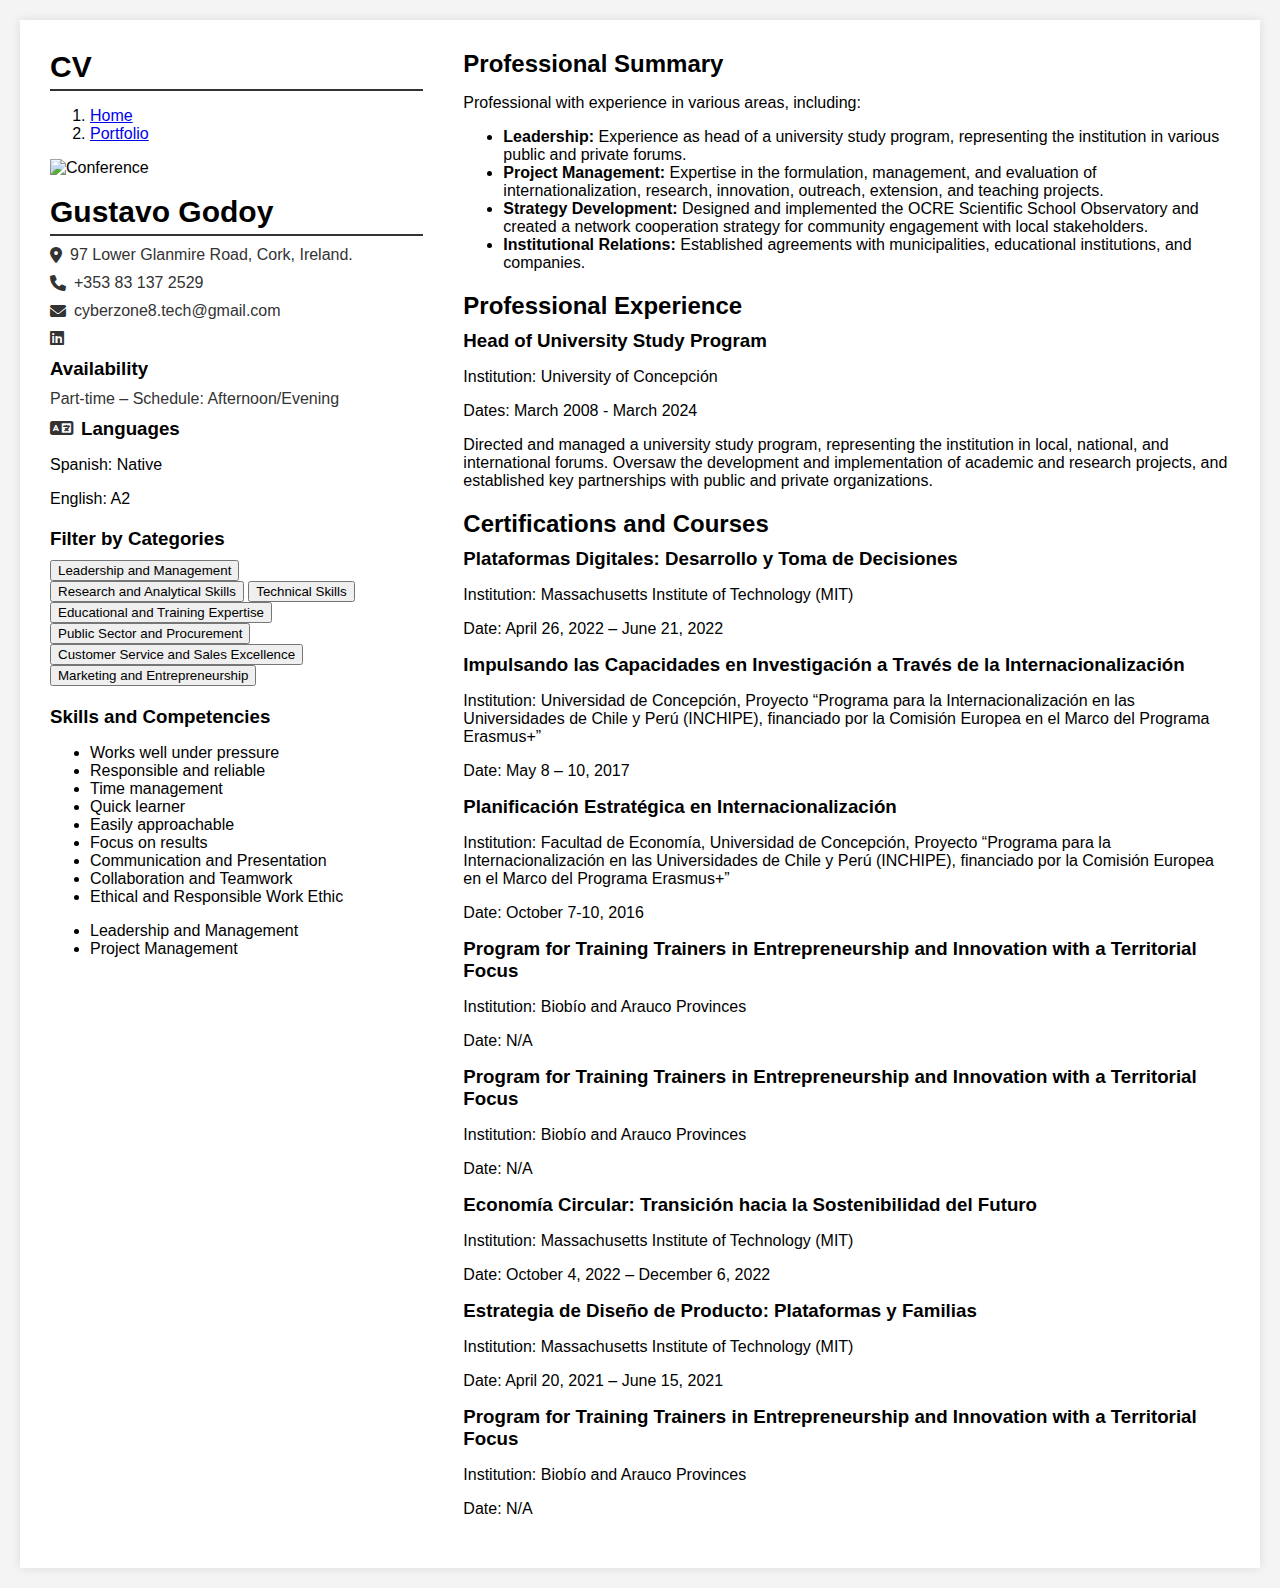
==== index.html @ 271900c4 "eliminamos eircode" ====
<!DOCTYPE html>
<html lang="en">
<head>
    <meta charset="UTF-8">
    <meta name="viewport" content="width=device-width, initial-scale=1.0">
    <title>European CV</title>
    <link rel="stylesheet" href="https://cdnjs.cloudflare.com/ajax/libs/font-awesome/6.0.0-beta3/css/all.min.css">
    <style>
        body {
            font-family: Arial, sans-serif;
            margin: 0;
            padding: 20px;
            display: flex;
            justify-content: center;
            background-color: #f4f4f4;
        }
        .container {
            max-width: 1200px;
            width: 100%;
            background: #fff;
            box-shadow: 0 0 10px rgba(0, 0, 0, 0.1);
            padding: 20px;
            display: grid;
            grid-template-columns: 1fr 2fr;
            gap: 20px;
        }
        .section {
            margin-bottom: 20px;
        }
        h1, h2, h3 {
            margin: 0 0 10px;
        }
        h1 {
            font-size: 30px;
            border-bottom: 2px solid #333;
            padding-bottom: 5px;
        }
        .column {
            padding: 10px;
        }
        .experience-item, .education-item, .certification-item {
            margin-bottom: 10px;
        }
        .experience-item h3, .education-item h3, .certification-item h3 {
            margin: 0;
        }
        .category {
            font-weight: bold;
            margin-bottom: 5px;
        }
        .description {
            margin: 5px 0 0;
        }
        .availability, .contact-info {
            font-weight: normal;
            margin-bottom: 5px;
        }
        .icon-link i {
            margin-right: 8px;
            color: #333; /* Color for LinkedIn icon */
        }
        .contact-info p {
            margin: 10px 0;
            display: flex;
            align-items: center;
            color: #333;
        }
        .contact-info i {
            margin-right: 8px;
            color: #333; /* Color for all icons */
        }
        .section h3 i {
            margin-right: 8px;
            color: #333; /* Color for the language icon */
        }
        .hidden {
            display: none;
        }
        .show {
            display: block;
        }
    </style>
</head>
<body>
    
    <div class="container">

        <!-- Column 1 -->
        <div class="column">

            <header>
                <h1>CV</h1>
                <nav>
                    <ol>
                        <li><a href="index.html">Home</a></li>
                        <li><a href="portafolio.html">Portfolio</a></li>
                    </ol>
                </nav>
            </header>

            <img src="./assets/imgs/conference.jpeg" alt="Conference" width="300" height="300">
            <br>
            <br>
            <!-- Personal Information and Availability -->
            <div class="section">
                <h1>Gustavo Godoy</h1>
                <div class="contact-info">
                    <p><i class="fas fa-map-marker-alt"></i>97 Lower Glanmire Road, Cork, Ireland.</p>
                    <p><i class="fas fa-phone"></i>+353 83 137 2529</p>
                    <p><i class="fas fa-envelope"></i>cyberzone8.tech@gmail.com</p>
                    <p><a href="https://www.linkedin.com/in/gustavo-godoy-9b505029/" target="_blank" class="icon-link"><i class="fab fa-linkedin"></i></a></p>
                    <h3>Availability</h3>
                    <p>Part-time – Schedule: Afternoon/Evening</p>
                </div>
                
                <!-- Language -->
                <div class="section">
                    <h3><i class="fas fa-language"></i>Languages</h3>
                    <p>Spanish: Native</p>
                    <p>English: A2</p>
                </div>

                <!-- Category Selector -->
                <div class="section">
                    <h3>Filter by Categories</h3>
                    <button onclick="filterCategory('A')">Leadership and Management</button>
                    <button onclick="filterCategory('B')">Research and Analytical Skills</button>
                    <button onclick="filterCategory('C')">Technical Skills</button>
                    <button onclick="filterCategory('D')">Educational and Training Expertise</button>
                    <button onclick="filterCategory('E')">Public Sector and Procurement</button>
                    <button onclick="filterCategory('F')">Customer Service and Sales Excellence</button>
                    <button onclick="filterCategory('G')">Marketing and Entrepreneurship</button>
                </div>

                <!-- Skills and Competencies -->
                <div class="section">
                    <h3>Skills and Competencies</h3>
                    <div>
                        <ul>
                            <li>Works well under pressure</li>
                            <li>Responsible and reliable</li>
                            <li>Time management</li>
                            <li>Quick learner</li>
                            <li>Easily approachable</li>
                            <li>Focus on results</li>
                            <li>Communication and Presentation</li>
                            <li>Collaboration and Teamwork</li>
                            <li>Ethical and Responsible Work Ethic</li>
                        </ul>
                    </div>
                    <div class="certification-item category-A">
                        <!-- <div class="category">Category A: Leadership and Management</div> -->
                        <ul>
                            <li>Leadership and Management</li>
                            <li>Project Management</li>
                        </ul>
                    </div>
                    <div class="certification-item category-B hidden">
                        <!-- <div class="category">Category B: Research and Analytical Skills</div> -->
                        <ul>
                            <li>Research and Analytical Skills</li>
                        </ul>
                    </div>
                    <div class="certification-item category-C hidden">
                        <!-- <div class="category">Category C: Technical Skills</div> -->
                        <ul>
                            <li>Geographic Information Systems (GIS)</li>
                            <li>Programming and Data Analysis</li>
                            <li>Remote Sensing and Data Acquisition</li>
                            <li>Mathematical and Statistical Modeling</li>
                            <li>Software Proficiency</li>
                        </ul>
                    </div>
                    <div class="certification-item category-D hidden">
                        <!-- <div class="category">Category D: Educational and Training Expertise</div> -->
                        <ul>
                            <li>Educational Technology</li>
                        </ul>
                    </div>
                    <div class="certification-item category-E hidden">
                        <!-- <div class="category">Category E: Public Sector and Procurement</div> -->
                        <ul>
                            <li>Public Tender and Procurement</li>
                        </ul>
                    </div>
                    <div class="certification-item category-F hidden">
                        <!-- <div class="category">Category F: Customer Service and Sales Excellence</div> -->
                        <ul>
                            <li>Public Tender and Procurement</li>
                        </ul>
                    </div>
                    <div class="certification-item category-G hidden">
                        <!-- <div class="category">Category G: Marketing and Entrepreneurship</div> -->
                        <ul>
                            <li>Public Tender and Procurement</li>
                        </ul>
                    </div>
                </div>
            </div>
        </div>
        
        <!-- Column 2 -->
        <div class="column">
            <!-- Professional Summary -->
            <div class="section">
                <h2>Professional Summary</h2>
                <p>Professional with experience in various areas, including:</p>
                
                <!-- Category A: Leadership and Management -->
                <div class="certification-item category-A">
                    <ul>
                        <li><strong>Leadership:</strong> Experience as head of a university study program, representing the institution in various public and private forums.</li>
                        <li><strong>Project Management:</strong> Expertise in the formulation, management, and evaluation of internationalization, research, innovation, outreach, extension, and teaching projects.</li>
                        <li><strong>Strategy Development:</strong> Designed and implemented the OCRE Scientific School Observatory and created a network cooperation strategy for community engagement with local stakeholders.</li>
                        <li><strong>Institutional Relations:</strong> Established agreements with municipalities, educational institutions, and companies.</li>
                    </ul>
                </div>
                
                <!-- Category B: Research and Analytical Skills -->
                <div class="certification-item category-B hidden">
                    <ul>
                        <li><strong>Scientific Research:</strong> Focused on systems, complex systems, dynamic systems, and the study of urban metabolism theory for sustainability in cities.</li>
                        <li><strong>Data Analysis:</strong> Skilled in machine learning, geospatial statistics, descriptive and inferential analysis, and time series analysis.</li>
                        <li><strong>Publications:</strong> Authored articles and book chapters, contributed to international journals, and evaluated master's theses for prestigious institutions.</li>
                        <li><strong>Conferences:</strong> Speaker at national and international conferences on topics such as macrocompetence learning, thematic quality evaluation, and forest fire causality indexes.</li>
                    </ul>
                </div>
                
                <!-- Category C: Technical Skills -->
                <div class="certification-item category-C hidden">
                    <ul>
                        <li><strong>Geomatic Engineering:</strong> Extensive experience in surveying, remote sensing, geodesy, cartography, GIS, and photogrammetry.</li>
                        <li><strong>Programming:</strong> Proficient in Python, R, JavaScript, and GIS tools.</li>
                        <li><strong>Technical Assistance:</strong> Provided expertise in topographic and geodetic instrumentation, including stormwater drainage measurement post-earthquake.</li>
                        <li><strong>Software Proficiency:</strong> Advanced use of AutoCAD, office tools, and spatial analysis software.</li>
                    </ul>
                </div>
                
                <!-- Category D: Educational and Training Expertise -->
                <div class="certification-item category-D hidden">
                    <ul>
                        <li><strong>Higher Education Teaching:</strong> Over 15 years of experience teaching geomatics, research methodology, GIS, remote sensing, and more at the university level.</li>
                        <li><strong>Curriculum Development:</strong> Led the curricular redesign of the geomatic engineering program.</li>
                        <li><strong>Mentorship:</strong> Sponsored numerous professional habilitation and graduation projects in diverse topics related to geomatics.</li>
                        <li><strong>Training:</strong> Conducted workshops on topics like blended and hybrid learning, entrepreneurship, and sustainability.</li>
                    </ul>
                </div>
                
                <!-- Category E: Public Sector and Procurement -->
                <div class="certification-item category-E hidden">
                    <ul>
                        <li><strong>Public Market Tenders:</strong> Experienced in searching for and securing public market tenders, with a focus on geospatial and geomatic projects.</li>
                        <li><strong>Technical Assistance:</strong> Provided technical support to public entities, including post-disaster assessments for municipalities.</li>
                        <li><strong>Public Sector Experience:</strong> Engaged in international cooperation projects, enhancing research and internationalization in collaboration with public universities.</li>
                    </ul>
                </div>
            </div>

            <!-- Professional Experience -->
            <div class="section">
                <h2>Professional Experience</h2>
                
                <!-- Category A: Leadership and Management -->
                <div class="experience-item category-A">
                    <h3>Head of University Study Program</h3>
                    <p>Institution: University of Concepción</p>
                    <p>Dates: March 2008 - March 2024</p>
                    <p class="description">Directed and managed a university study program, representing the institution in local, national, and international forums. Oversaw the development and implementation of academic and research projects, and established key partnerships with public and private organizations.</p>
                </div>

                <!-- Category B: Research and Analytical Skills -->
                <div class="experience-item category-B hidden">
                    <h3>Scientific Researcher</h3>
                    <p>Institution: University of Concepción</p>
                    <p>Dates: March 2008 - March 2024</p>
                    <p class="description">Conducted research in complex systems, dynamic systems, and urban sustainability. Published articles and book chapters, and presented at international conferences. Evaluated master’s theses and contributed to scientific committees and journals.</p>
                </div>

                <!-- Category C: Technical Skills -->
                <div class="experience-item category-C hidden">
                    <h3>University Lecturer</h3>
                    <p>Institution: University of Concepción</p>
                    <p>Dates: March 2008 - March 2024</p>
                    <p class="description">Taught courses in geomatics, GIS, remote sensing, geodesy, cartography, and related fields. Provided technical assistance in topographic and geodetic instrumentation and developed systems for laboratory management and educational projects.</p>
                </div>

                <!-- Category D: Educational and Training Expertise -->
                <div class="experience-item category-D hidden">
                    <h3>University Lecturer and Program Designer</h3>
                    <p>Institution: University of Concepción</p>
                    <p>Dates: March 2008 - March 2024</p>
                    <p class="description">Designed and developed higher education teaching programs, including curriculum redesign for geomatic engineering. Mentored students on professional habilitation and graduation projects, fostering academic growth and innovation.</p>
                </div>

                <!-- Category E: Public Sector and Procurement -->
                <div class="experience-item category-E hidden">
                    <h3>Technical Consultant for Public Sector Projects</h3>
                    <p>Institution: Municipality of Talcahuano</p>
                    <p>Dates: May 2010</p>
                    <p class="description">Provided technical assistance in the measurement and evaluation of stormwater drainage collectors in the coastal sector of Talcahuano after the 27F earthquake. Contributed to public market tenders, focusing on geomatics and geospatial projects.</p>
                </div>

                <!-- Category F:  -->
                <div class="experience-item category-E hidden">
                    <h3>Technical Consultant for Public Sector Projects</h3>
                    <p>Institution: Municipality of Talcahuano</p>
                    <p>Dates: May 2010</p>
                    <p class="description">Provided technical assistance in the measurement and evaluation of stormwater drainage collectors in the coastal sector of Talcahuano after the 27F earthquake. Contributed to public market tenders, focusing on geomatics and geospatial projects.</p>
                </div>

                <!-- Category G:  -->
                <div class="experience-item category-E hidden">
                    <h3>Technical Consultant for Public Sector Projects</h3>
                    <p>Institution: Municipality of Talcahuano</p>
                    <p>Dates: May 2010</p>
                    <p class="description">Provided technical assistance in the measurement and evaluation of stormwater drainage collectors in the coastal sector of Talcahuano after the 27F earthquake. Contributed to public market tenders, focusing on geomatics and geospatial projects.</p>
                </div>
            </div>

            <!-- Certifications and Courses -->
            <div class="section">
                <h2>Certifications and Courses</h2>
                
                <!-- Category A: Leadership and Management -->
                <div class="certification-item category-A">
                    
                    <h3>Plataformas Digitales: Desarrollo y Toma de Decisiones</h3>
                    <p>Institution: Massachusetts Institute of Technology (MIT)</p>
                    <p>Date: April 26, 2022 – June 21, 2022</p>

                    <h3>Impulsando las Capacidades en Investigación a Través de la Internacionalización</h3>
                    <p>Institution: Universidad de Concepción, Proyecto “Programa para la Internacionalización en las Universidades de Chile y Perú (INCHIPE), financiado por la Comisión Europea en el Marco del Programa Erasmus+”</p>
                    <p>Date: May 8 – 10, 2017</p>

                    <h3>Planificación Estratégica en Internacionalización</h3>
                    <p>Institution: Facultad de Economía, Universidad de Concepción, Proyecto “Programa para la Internacionalización en las Universidades de Chile y Perú (INCHIPE), financiado por la Comisión Europea en el Marco del Programa Erasmus+”</p>
                    <p>Date: October 7-10, 2016</p>

                    <h3>Program for Training Trainers in Entrepreneurship and Innovation with a Territorial Focus</h3>
                    <p>Institution: Biobío and Arauco Provinces</p>
                    <p>Date: N/A</p>
                </div>

                <!-- Category B: Research and Analytical Skills -->
                <div class="certification-item category-B hidden">
                    
                    <h3>Course on Circular Economy: Transition to Sustainability of the Future</h3>
                    <p>Institution: Massachusetts Institute of Technology (MIT)</p>
                    <p>Date: October 4, 2022 – December 6, 2022</p>
                    
                    <h3>Course on Sustainable Infrastructure Systems: Planning, Analysis, and Development</h3>
                    <p>Institution: Massachusetts Institute of Technology (MIT)</p>
                    <p>Date: April 26, 2022 - June 21, 2022</p>
                    
                    <h3>Course on Digital Platforms: Development and Decision Making</h3>
                    <p>Institution: Massachusetts Institute of Technology (MIT)</p>
                    <p>Date: April 26, 2022 – June 21, 2022</p>

                    <h3>Experimentation for Improvement</h3>
                    <p>Institution: McMaster University Department of Chemical Engineering, Canada</p>
                    <p>Date: November 01, 2015 – December 17, 2015</p>
                    
                    <h3>Survey Data Analysis</h3>
                    <p>Institution: University of Concepción, Chile</p>
                    <p>Date: 2014</p>

                    <h3>Survey Data Analysis</h3>
                    <p>Institution: University of Concepción, Chile</p>
                    <p>Date: 2014</p>

                    <h3>Geoestadística aplicada a la Agrimensura</h3>
                    <p>Institution: Universidad de Catamarca, Facultad de Tecnología y Ciencias Aplicadas</p>
                    <p>Date: November 23-26, 2010</p>

                    <h3>Geodesia Física: Herramientas para la Solución al Problema Altimétrico</h3>
                    <p>Institution: Universidad de Catamarca</p>
                    <p>Date: September 22-25, 2008</p>
                </div>
                
                <!-- Category C: Technical Skills -->
                <div class="certification-item category-C hidden">
                    
                    <h3>Diploma in Internet of Things</h3>
                    <p>Institution: Fundación SLIM México</p>
                    <p>Date: 2020</p>
                    
                    <h3>Beyond Internet of Things (IoT): Sensory Intelligence and Smart Technology</h3>
                    <p>Institution: Massachusetts Institute of Technology (MIT)</p>
                    <p>Date: October 20, 2020 – January 26, 2021</p>
                    
                    <h3>Use of Differential Global Navigation Satellite System Techniques in Active Geodetic Networks</h3>
                    <p>Institution: University of Concepción, Chile</p>
                    <p>Date: 2014</p>
                    
                    <h3>Product Design Strategy: Platforms and Families</h3>
                    <p>Institution: Massachusetts Institute of Technology (MIT)</p>
                    <p>Date: April 20, 2021 – June 15, 2021</p>
                    
                    <h3>IDB10x: Datología: La Toma de Decisiones Basada en Datos</h3>
                    <p>Institution: Inter American Development Bank through edX</p>
                    <p>Date: November 01, 2015 – December 01, 2015</p>

                    <h3>Ingeniería de Estaciones Totales Leica y Modos de Medición GPS</h3>
                    <p>Institution: Universidad de Concepción</p>
                    <p>Date: September 2013</p>

                    <h3>Methodology of Precise GNSS Positioning</h3>
                    <p>Institution: Universidad de Concepción, Escuela de Ciencias y Tecnologías</p>
                    <p>Date: March 6, 2013</p>

                    <h3>Gestión de la Incertidumbre en Información Geográfica</h3>
                    <p>Institution: Universidad de Catamarca, Facultad de Ciencias y Tecnologías Aplicadas</p>
                    <p>Date: April 10-13, 2012</p>

                    <h3>Sistemas de Referencia Geodésicos (Geométricos) y Realizaciones</h3>
                    <p>Institution: Universidad de Concepción, Escuela de Ciencias y Tecnologías</p>
                    <p>Date: March 7-9, 2011</p>

                    <h3>Gestión de proyectos SIG</h3>
                    <p>Institution: Fundació Universitat de Girona: Innovació i Formació</p>
                    <p>Date: September 23, 2009</p>
                </div>
                
                <!-- Category D: Educational and Training Expertise -->
                <div class="certification-item category-D hidden">
                    
                    <h3>Diploma in Higher Education Teaching</h3>
                    <p>Institution: University of Concepción</p>
                    <p>Date: 2017</p>
                    
                    <h3>Interdisciplinarity and Transdisciplinarity: A Pedagogical Approach</h3>
                    <p>Institution: University of Concepción, Los Ángeles Chile</p>
                    <p>Date: April 20, 2022</p>
                    
                    <h3>Gamification and Use of the Nearpod Platform for Active Learning in the Classroom</h3>
                    <p>Institution: University of Concepción</p>
                    <p>Date: April 18-29, 2022</p>
                    
                    <h3>Implementing Blended and Hybrid Learning: The MIT Way</h3>
                    <p>Institution: University of Concepción</p>
                    <p>Date: December 1-9, 2021</p>
                    
                    <h3>Best Practices for Online Teaching</h3>
                    <p>Institution: University of Concepción</p>
                    <p>Date: March 27, 2020 – April 5, 2020</p>
                    
                    <h3>Online Teaching with Canvas and Teams</h3>
                    <p>Institution: University of Concepción</p>
                    <p>Date: March 27, 2020 – April 5, 2020</p>
                </div>
                
                <!-- Category E: Public Sector and Procurement -->
                <div class="certification-item category-E hidden">
                    
                    <h3>Public Tender: Competitive Offers in the Public Market</h3>
                    <p>Institution: Chile Compra Directorate</p>
                    <p>Date: September 8, 2021</p>
                    
                    <h3>Course 1: How to Become a State Supplier: Registration in Public Market and Desktop Administration</h3>
                    <p>Institution: Chile Compra Directorate</p>
                    <p>Date: December 7-9, 2021</p>

                    <h3>Funding Opportunities and Cooperation Projects</h3>
                    <p>Institution: University of Concepción</p>
                    <p>Date: October 1, 2016</p>

                    <h3>Organization and Management of International Projects</h3>
                    <p>Institution: Viña del Mar University, Chile</p>
                    <p>Date: January 7, 2016</p>
                </div>

                <!-- Category F:  -->
                <div class="certification-item category-F">
                    
                    <h3>Program for Training Trainers in Entrepreneurship and Innovation with a Territorial Focus</h3>
                    <p>Institution: Biobío and Arauco Provinces</p>
                    <p>Date: N/A</p>
                </div>

                <!-- Category G:  -->
                <div class="certification-item category-G">
                    
                    <h3>Economía Circular: Transición hacia la Sostenibilidad del Futuro</h3>
                    <p>Institution: Massachusetts Institute of Technology (MIT)</p>
                    <p>Date: October 4, 2022 – December 6, 2022</p>

                    <h3>Estrategia de Diseño de Producto: Plataformas y Familias</h3>
                    <p>Institution: Massachusetts Institute of Technology (MIT)</p>
                    <p>Date: April 20, 2021 – June 15, 2021</p>

                    <h3>Program for Training Trainers in Entrepreneurship and Innovation with a Territorial Focus</h3>
                    <p>Institution: Biobío and Arauco Provinces</p>
                    <p>Date: N/A</p>

                </div>
            </div>

        </div>
    </div>

    <script>
        function filterCategory(category) {
            // Hide all items
            document.querySelectorAll('.experience-item, .certification-item').forEach(function(item) {
                item.classList.add('hidden');
            });
            
            // Show items for selected category
            document.querySelectorAll('.category-' + category).forEach(function(item) {
                item.classList.remove('hidden');
            });
        }
    </script>
</body>
</html>
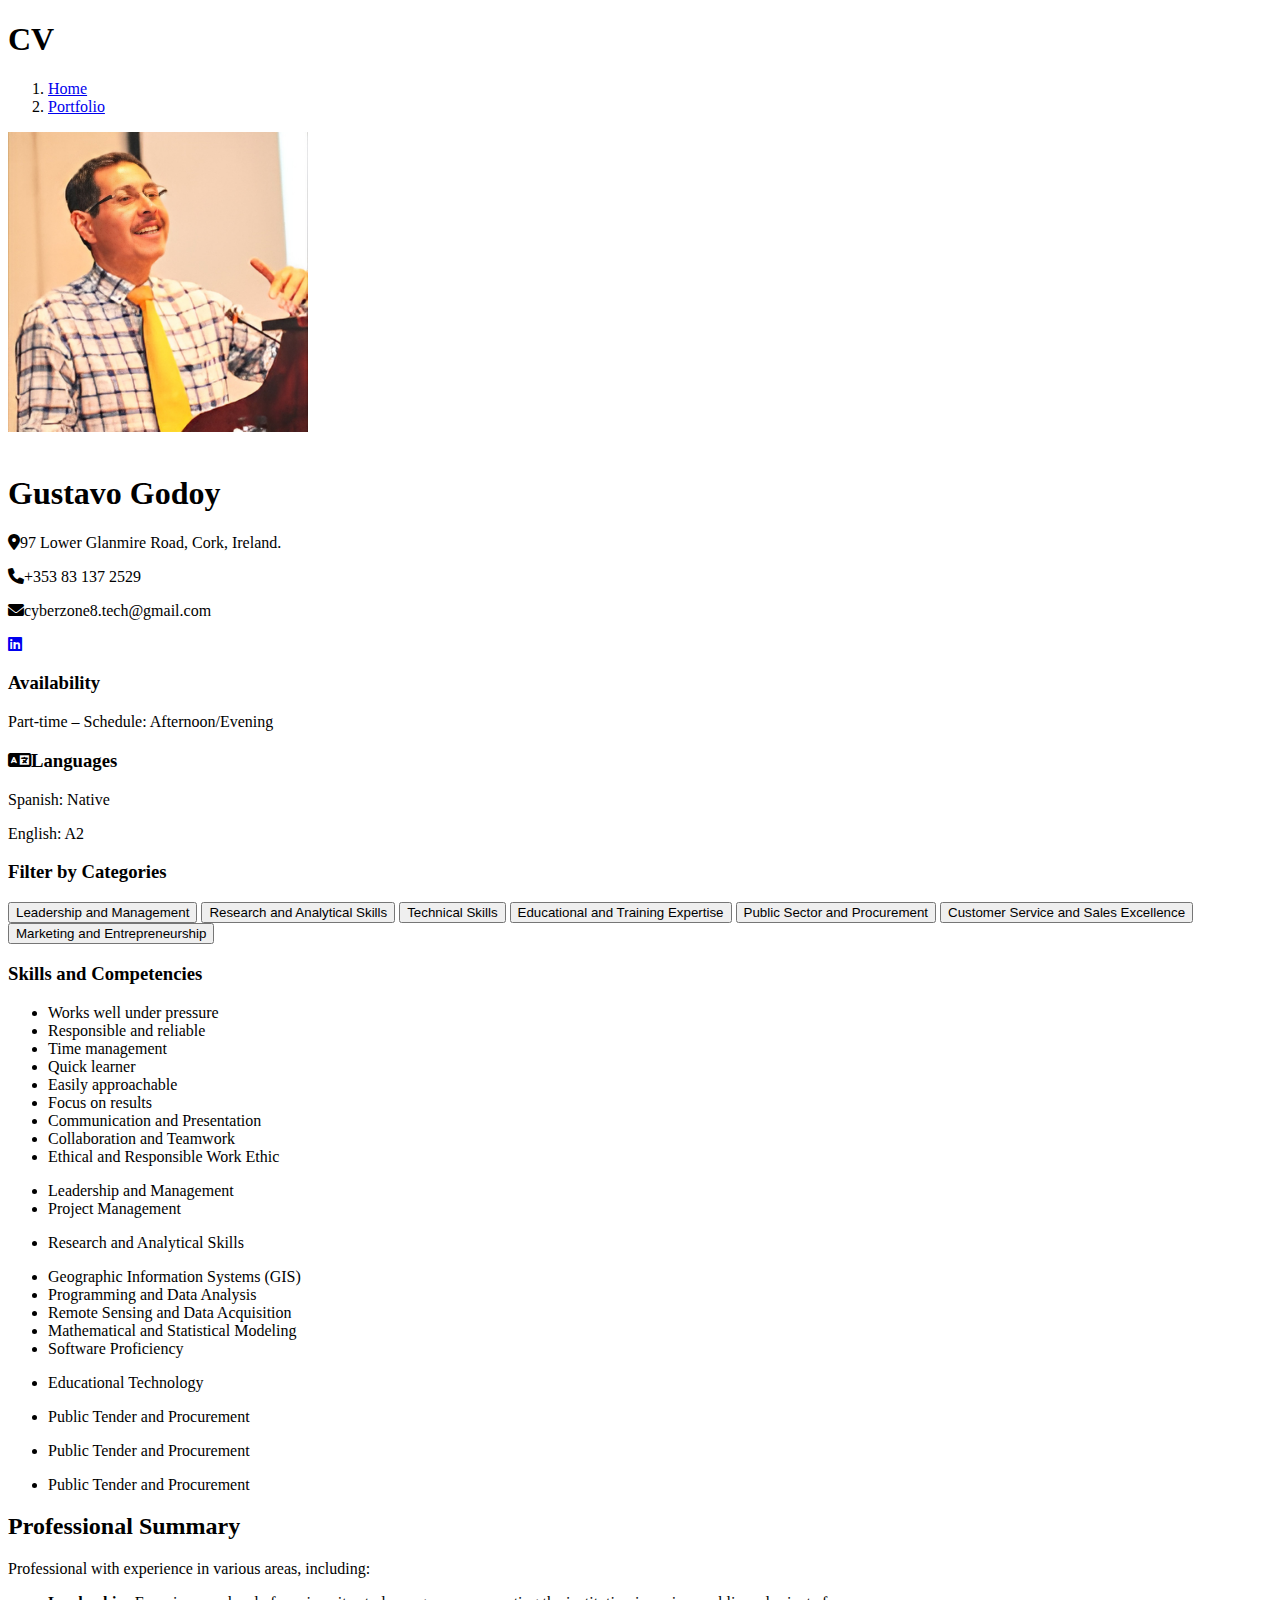
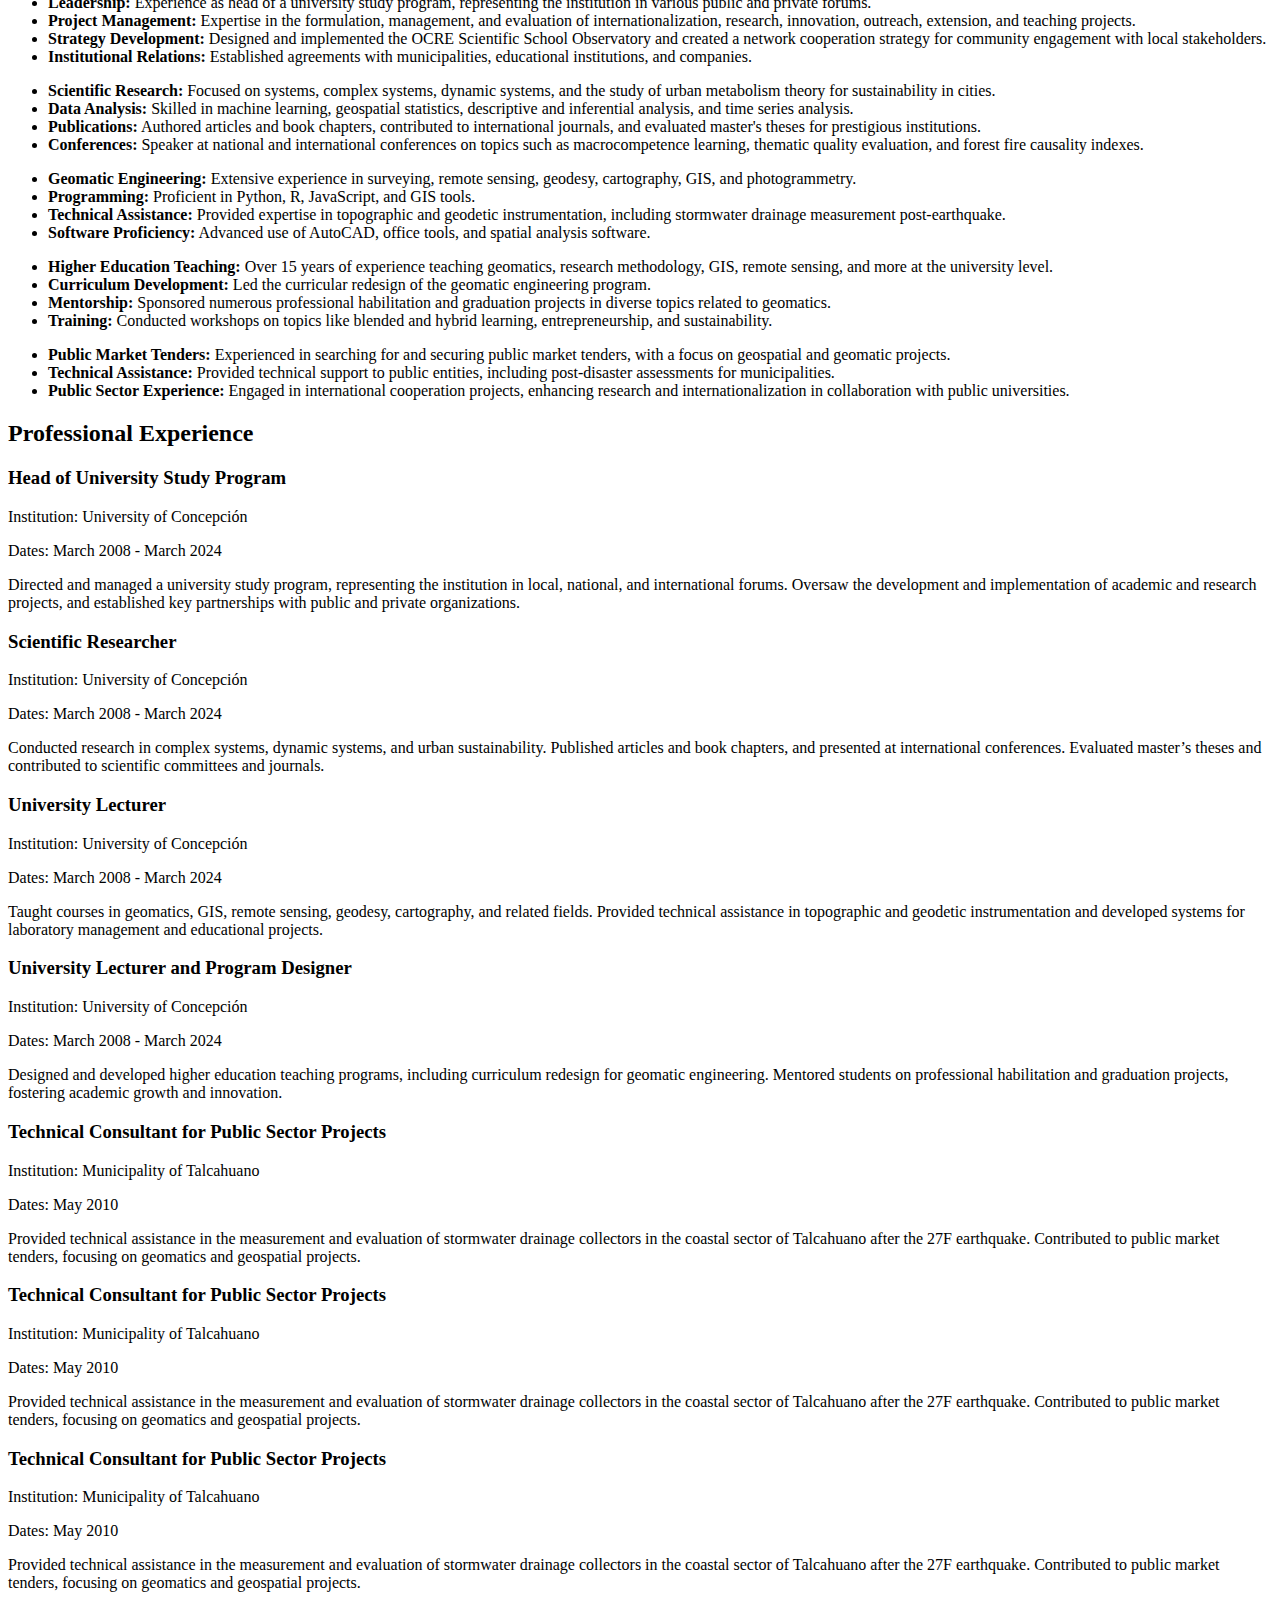
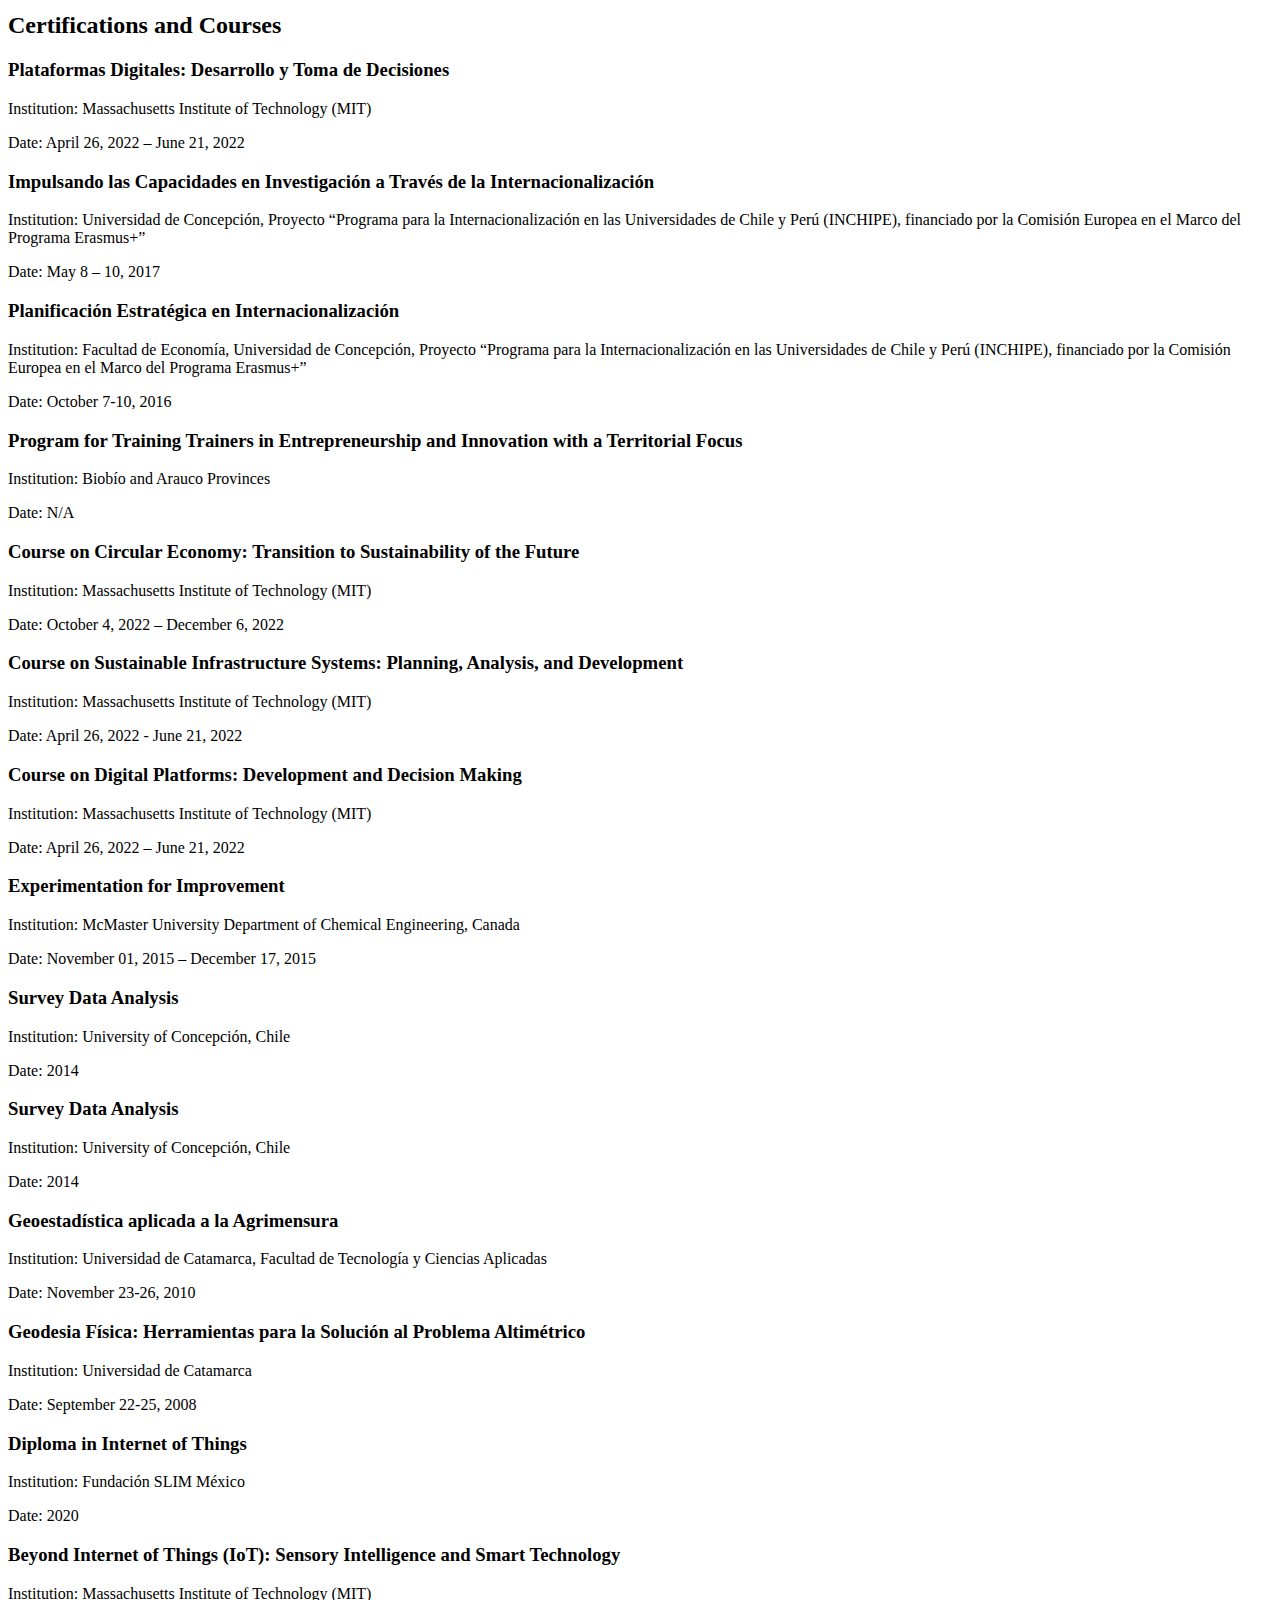
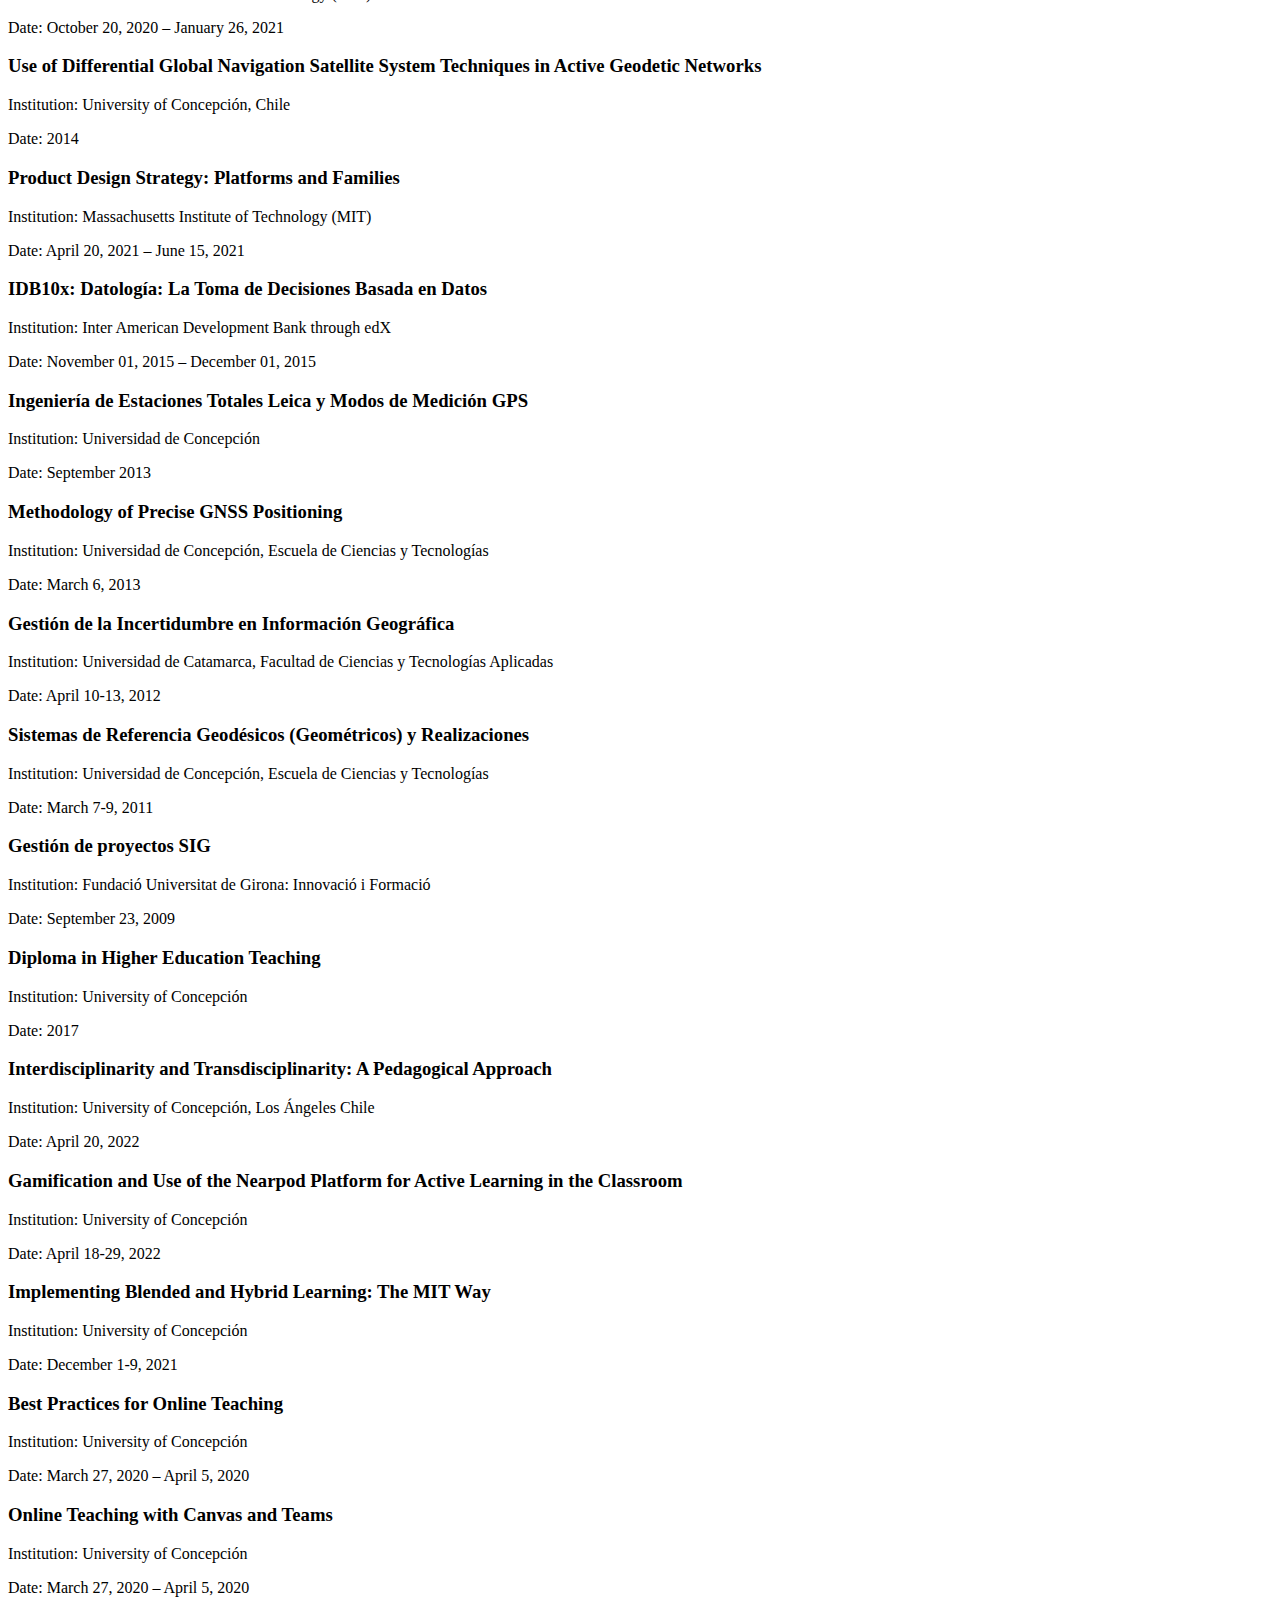
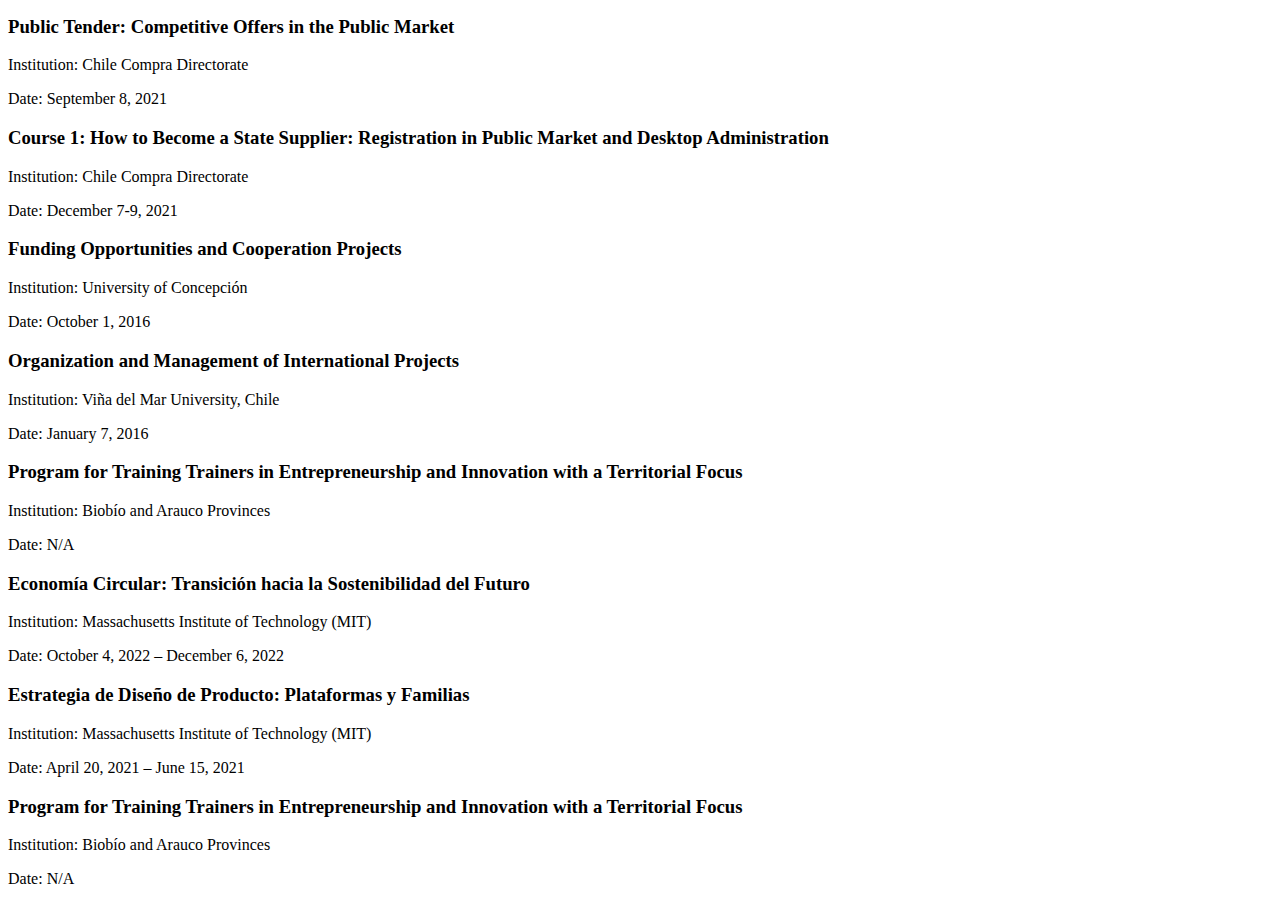
==== commit a2b00315: "agregando proyectos al portafolio" ====
--- a/index.html
+++ b/index.html
@@ -5,81 +5,7 @@
     <meta name="viewport" content="width=device-width, initial-scale=1.0">
     <title>European CV</title>
     <link rel="stylesheet" href="https://cdnjs.cloudflare.com/ajax/libs/font-awesome/6.0.0-beta3/css/all.min.css">
-    <style>
-        body {
-            font-family: Arial, sans-serif;
-            margin: 0;
-            padding: 20px;
-            display: flex;
-            justify-content: center;
-            background-color: #f4f4f4;
-        }
-        .container {
-            max-width: 1200px;
-            width: 100%;
-            background: #fff;
-            box-shadow: 0 0 10px rgba(0, 0, 0, 0.1);
-            padding: 20px;
-            display: grid;
-            grid-template-columns: 1fr 2fr;
-            gap: 20px;
-        }
-        .section {
-            margin-bottom: 20px;
-        }
-        h1, h2, h3 {
-            margin: 0 0 10px;
-        }
-        h1 {
-            font-size: 30px;
-            border-bottom: 2px solid #333;
-            padding-bottom: 5px;
-        }
-        .column {
-            padding: 10px;
-        }
-        .experience-item, .education-item, .certification-item {
-            margin-bottom: 10px;
-        }
-        .experience-item h3, .education-item h3, .certification-item h3 {
-            margin: 0;
-        }
-        .category {
-            font-weight: bold;
-            margin-bottom: 5px;
-        }
-        .description {
-            margin: 5px 0 0;
-        }
-        .availability, .contact-info {
-            font-weight: normal;
-            margin-bottom: 5px;
-        }
-        .icon-link i {
-            margin-right: 8px;
-            color: #333; /* Color for LinkedIn icon */
-        }
-        .contact-info p {
-            margin: 10px 0;
-            display: flex;
-            align-items: center;
-            color: #333;
-        }
-        .contact-info i {
-            margin-right: 8px;
-            color: #333; /* Color for all icons */
-        }
-        .section h3 i {
-            margin-right: 8px;
-            color: #333; /* Color for the language icon */
-        }
-        .hidden {
-            display: none;
-        }
-        .show {
-            display: block;
-        }
-    </style>
+    <link rel="stylesheet" href="assets/css/style.css">
 </head>
 <body>
     
@@ -98,7 +24,7 @@
                 </nav>
             </header>
 
-            <img src="./assets/imgs/conference.jpeg" alt="Conference" width="300" height="300">
+            <img src="./assets/img/conference.jpeg" alt="Conference" width="300" height="300">
             <br>
             <br>
             <!-- Personal Information and Availability -->
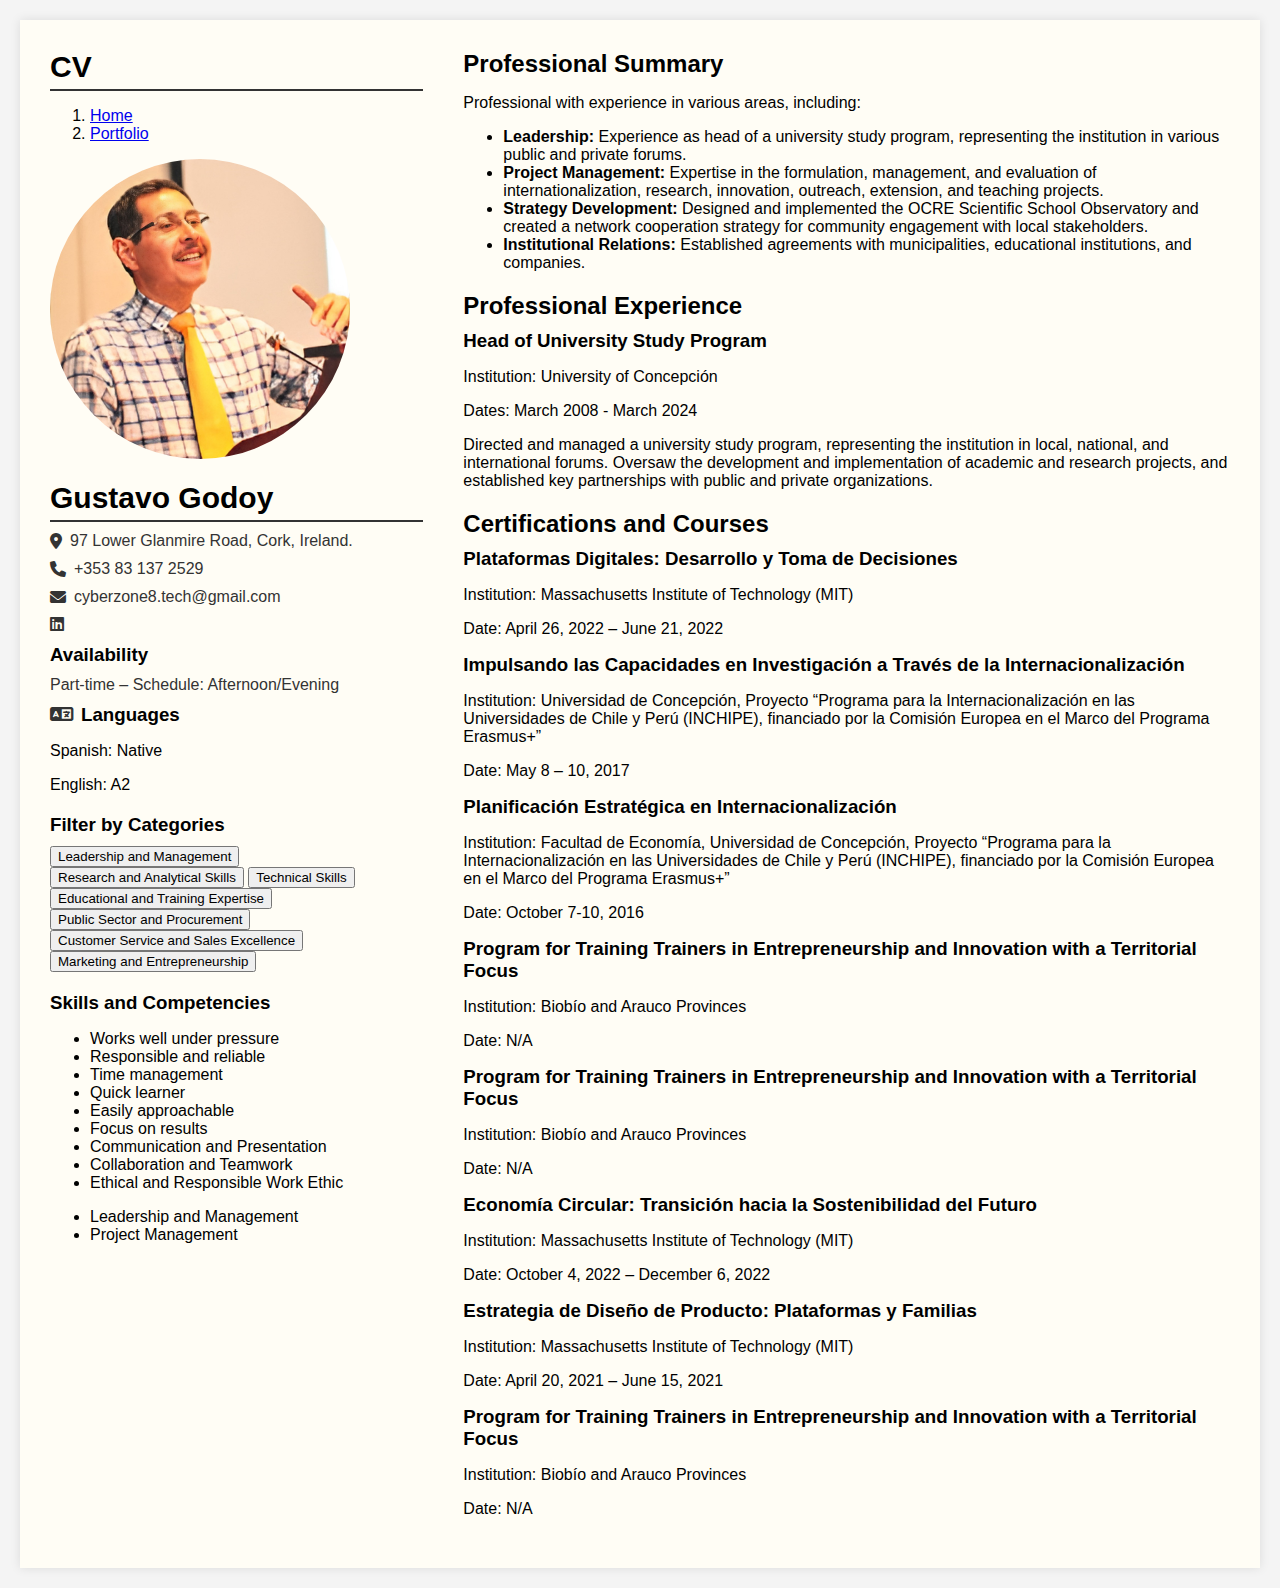
==== commit b7ab1948: "Convertir imagen a formato circular" ====
--- a/index.html
+++ b/index.html
@@ -24,7 +24,7 @@
                 </nav>
             </header>
 
-            <img src="./assets/img/conference.jpeg" alt="Conference" width="300" height="300">
+            <img src="./assets/img/conference.jpeg" alt="Conference" class="imagen_circular">
             <br>
             <br>
             <!-- Personal Information and Availability -->
--- a/assets/css/style.css
+++ b/assets/css/style.css
@@ -0,0 +1,81 @@
+body {
+    font-family: Arial, sans-serif;
+    margin: 0;
+    padding: 20px;
+    display: flex;
+    justify-content: center;
+    background-color: #f4f4f4;
+}
+.container {
+    max-width: 1200px;
+    width: 100%;
+    background: hsl(50, 100%, 98%);
+    box-shadow: 0 0 10px rgba(0, 0, 0, 0.1);
+    padding: 20px;
+    display: grid;
+    grid-template-columns: 1fr 2fr;
+    gap: 20px;
+}
+.section {
+    margin-bottom: 20px;
+}
+h1, h2, h3 {
+    margin: 0 0 10px;
+}
+h1 {
+    font-size: 30px;
+    border-bottom: 2px solid #333;
+    padding-bottom: 5px;
+}
+.column {
+    padding: 10px;
+}
+.experience-item, .education-item, .certification-item {
+    margin-bottom: 10px;
+}
+.experience-item h3, .education-item h3, .certification-item h3 {
+    margin: 0;
+}
+.category {
+    font-weight: bold;
+    margin-bottom: 5px;
+}
+.description {
+    margin: 5px 0 0;
+}
+.availability, .contact-info {
+    font-weight: normal;
+    margin-bottom: 5px;
+}
+.icon-link i {
+    margin-right: 8px;
+    color: #333; /* Color for LinkedIn icon */
+}
+.contact-info p {
+    margin: 10px 0;
+    display: flex;
+    align-items: center;
+    color: #333;
+}
+.contact-info i {
+    margin-right: 8px;
+    color: #333; /* Color for all icons */
+}
+.section h3 i {
+    margin-right: 8px;
+    color: #333; /* Color for the language icon */
+}
+.hidden {
+    display: none;
+}
+.show {
+    display: block;
+}
+
+
+.imagen_circular{
+    width: 300px;
+    height: 300px;
+    border-radius: 50%;
+    object-fit: cover;
+}
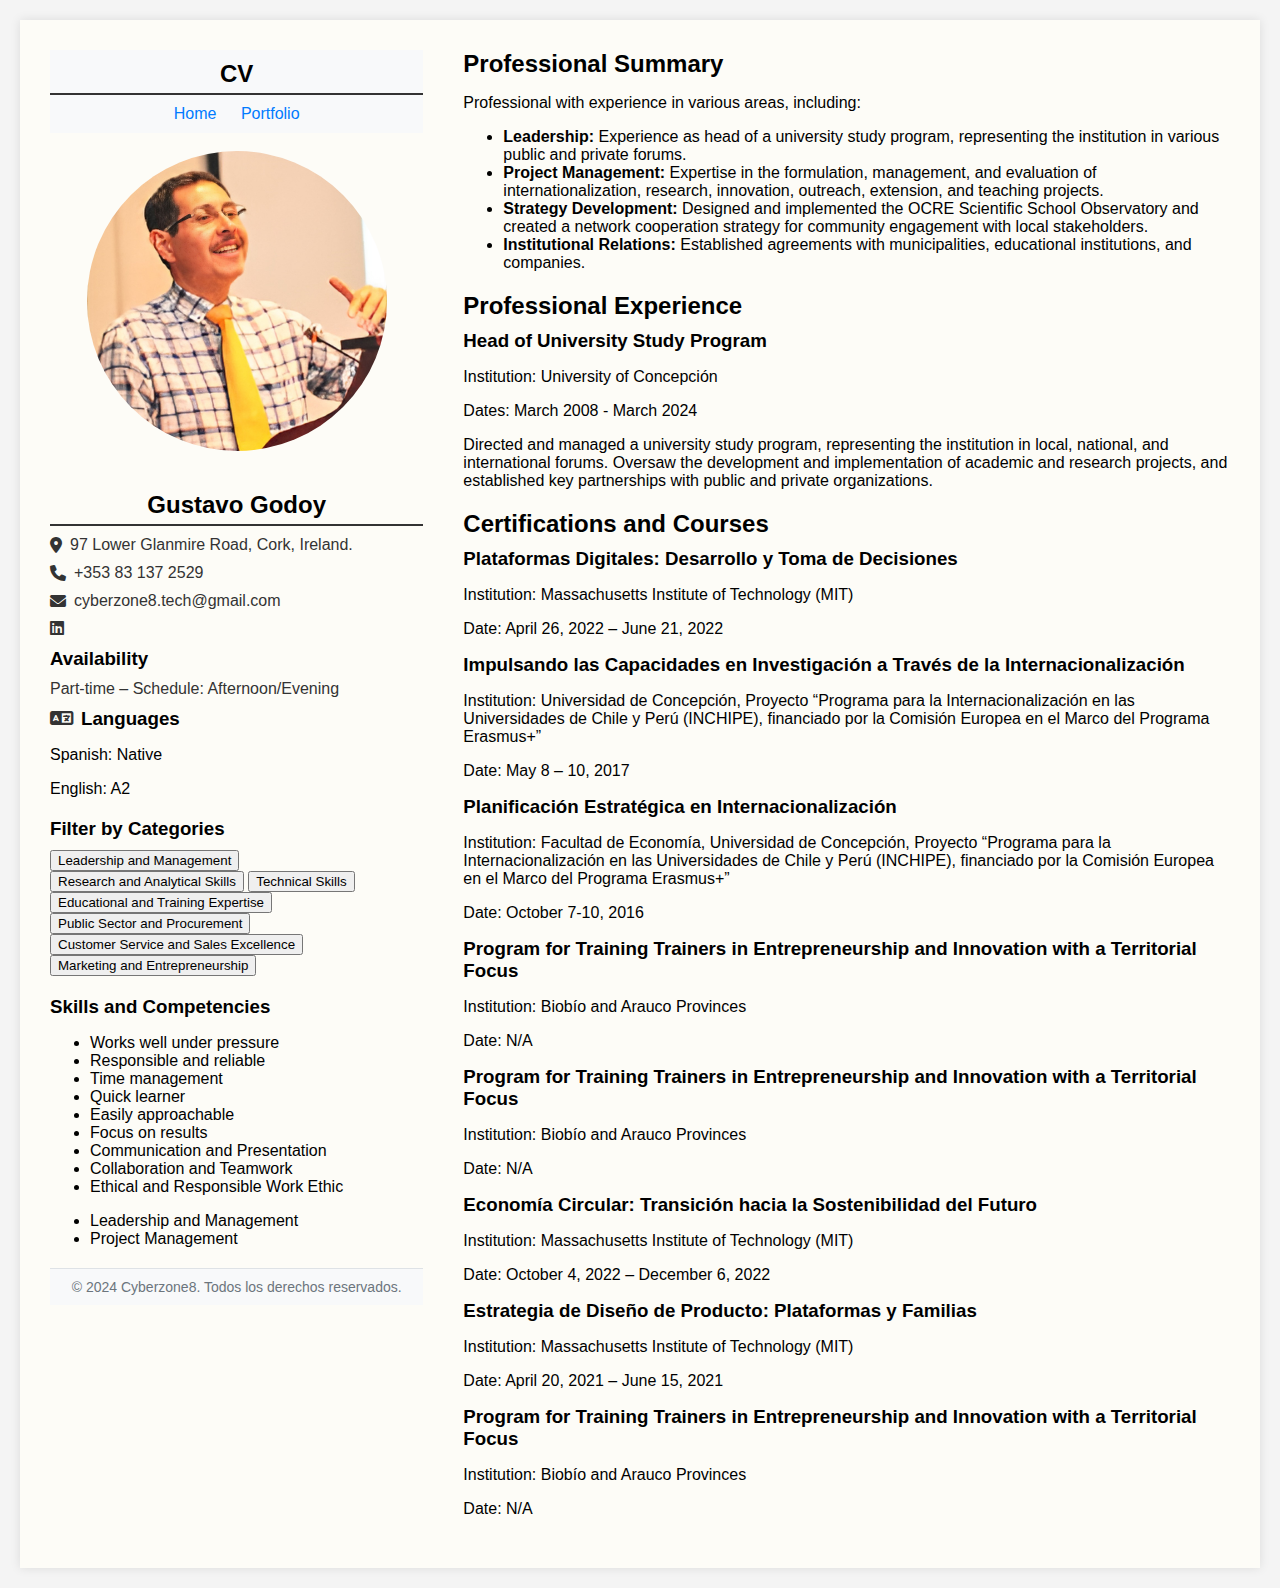
==== commit e13a9cf6: "update index con nav y footer, adicion de css" ====
--- a/index.html
+++ b/index.html
@@ -1,12 +1,12 @@
 <!DOCTYPE html>
 <html lang="en">
-<head>
-    <meta charset="UTF-8">
-    <meta name="viewport" content="width=device-width, initial-scale=1.0">
-    <title>European CV</title>
-    <link rel="stylesheet" href="https://cdnjs.cloudflare.com/ajax/libs/font-awesome/6.0.0-beta3/css/all.min.css">
-    <link rel="stylesheet" href="assets/css/style.css">
-</head>
+    <head>
+        <meta charset="UTF-8">
+        <meta name="viewport" content="width=device-width, initial-scale=1.0">
+        <title>European CV</title>
+        <link rel="stylesheet" href="https://cdnjs.cloudflare.com/ajax/libs/font-awesome/6.0.0-beta3/css/all.min.css">
+        <link rel="stylesheet" href="assets/css/style.css">
+    </head>
 <body>
     
     <div class="container">
@@ -24,7 +24,10 @@
                 </nav>
             </header>
 
-            <img src="./assets/img/conference.jpeg" alt="Conference" class="imagen_circular">
+            
+    <br>
+
+            <center><img src="./assets/img/conference.jpeg" alt="Conference" class="imagen_circular"></center>
             <br>
             <br>
             <!-- Personal Information and Availability -->
@@ -123,6 +126,11 @@
                     </div>
                 </div>
             </div>
+            <!-- Footer -->
+<footer>
+    <p>&copy; 2024 Cyberzone8. Todos los derechos reservados.</p>
+</footer>
+
         </div>
         
         <!-- Column 2 -->
--- a/assets/css/style.css
+++ b/assets/css/style.css
@@ -6,76 +6,195 @@
     justify-content: center;
     background-color: #f4f4f4;
 }
+
 .container {
     max-width: 1200px;
     width: 100%;
-    background: hsl(50, 100%, 98%);
+    background: hsl(50, 60%, 98%);
     box-shadow: 0 0 10px rgba(0, 0, 0, 0.1);
     padding: 20px;
     display: grid;
     grid-template-columns: 1fr 2fr;
     gap: 20px;
 }
+
 .section {
     margin-bottom: 20px;
 }
+
 h1, h2, h3 {
     margin: 0 0 10px;
 }
+
 h1 {
-    font-size: 30px;
+    font-size: 24px; /* Tamaño de letra moderado */
     border-bottom: 2px solid #333;
     padding-bottom: 5px;
-}
+    color: #000000; /* Color negro para el título */
+    text-align: center;
+}
+
 .column {
     padding: 10px;
 }
+
 .experience-item, .education-item, .certification-item {
     margin-bottom: 10px;
 }
+
 .experience-item h3, .education-item h3, .certification-item h3 {
     margin: 0;
 }
+
 .category {
     font-weight: bold;
     margin-bottom: 5px;
 }
+
 .description {
     margin: 5px 0 0;
 }
+
 .availability, .contact-info {
     font-weight: normal;
     margin-bottom: 5px;
 }
+
 .icon-link i {
     margin-right: 8px;
-    color: #333; /* Color for LinkedIn icon */
-}
+    color: #333; /* Color para los íconos */
+}
+
 .contact-info p {
     margin: 10px 0;
     display: flex;
     align-items: center;
     color: #333;
 }
+
 .contact-info i {
     margin-right: 8px;
-    color: #333; /* Color for all icons */
-}
+    color: #333; /* Color para todos los íconos */
+}
+
 .section h3 i {
     margin-right: 8px;
-    color: #333; /* Color for the language icon */
-}
+    color: #333; /* Color para el ícono del idioma */
+}
+
 .hidden {
     display: none;
 }
+
 .show {
     display: block;
 }
 
-
-.imagen_circular{
+.imagen_circular {
     width: 300px;
     height: 300px;
     border-radius: 50%;
     object-fit: cover;
 }
+
+header {
+    text-align: center;
+    background-color: #f8f9fa; /* Color de fondo claro para el header */
+    padding: 10px 0;
+}
+
+header h1 {
+    color: #000000; /* Color negro para el título */
+    font-size: 24px; /* Tamaño de letra moderado */
+    margin: 0;
+}
+
+nav {
+    margin-top: 10px;
+}
+
+nav ol {
+    list-style-type: none;
+    padding: 0;
+    margin: 0;
+}
+
+nav ol li {
+    display: inline;
+    margin: 0 10px;
+}
+
+nav ol li a {
+    color: #007bff; /* Color del enlace */
+    text-decoration: none;
+    font-size: 16px; /* Tamaño de letra moderado para los enlaces */
+}
+
+nav ol li a:hover {
+    text-decoration: underline; /* Subrayar el enlace al pasar el ratón */
+}
+
+footer {
+    text-align: center;
+    background-color: #f8f9fa; /* Color de fondo similar al del header para mantener la consistencia */
+    padding: 10px 0;
+    margin-top: 20px; /* Espacio arriba del footer para separarlo del contenido */
+    border-top: 1px solid #dee2e6; /* Línea sutil arriba del footer */
+}
+
+footer p {
+    color: #6c757d; /* Color gris claro para el texto */
+    font-size: 14px; /* Tamaño de fuente moderado */
+    margin: 0;
+}
+
+/* Estilo para los botones de filtro */
+.filter-buttons {
+    display: flex;
+    flex-wrap: wrap;
+    gap: 10px;
+    margin-bottom: 20px;
+}
+
+.filter-buttons button {
+    background-color: #007bff; /* Color de fondo del botón */
+    border: none;
+    color: white; /* Color del texto del botón */
+    padding: 10px 20px;
+    text-align: center;
+    text-decoration: none;
+    display: inline-block;
+    font-size: 16px;
+    margin: 4px 2px;
+    cursor: pointer;
+    border-radius: 5px;
+    transition: background-color 0.3s ease;
+}
+
+.filter-buttons button:hover {
+    background-color: #0056b3; /* Color de fondo del botón al pasar el ratón */
+}
+
+/* Estilo para las categorías */
+.categories {
+    margin-bottom: 20px;
+}
+
+.categories label {
+    font-weight: bold;
+    display: block;
+    margin-bottom: 10px;
+}
+
+.categories .category-item {
+    margin-bottom: 5px;
+    padding: 5px;
+    border: 1px solid #ddd;
+    border-radius: 5px;
+    background-color: #fff;
+    transition: background-color 0.3s ease;
+}
+
+.categories .category-item:hover {
+    background-color: #f0f0f0; /* Color de fondo de las categorías al pasar el ratón */
+}
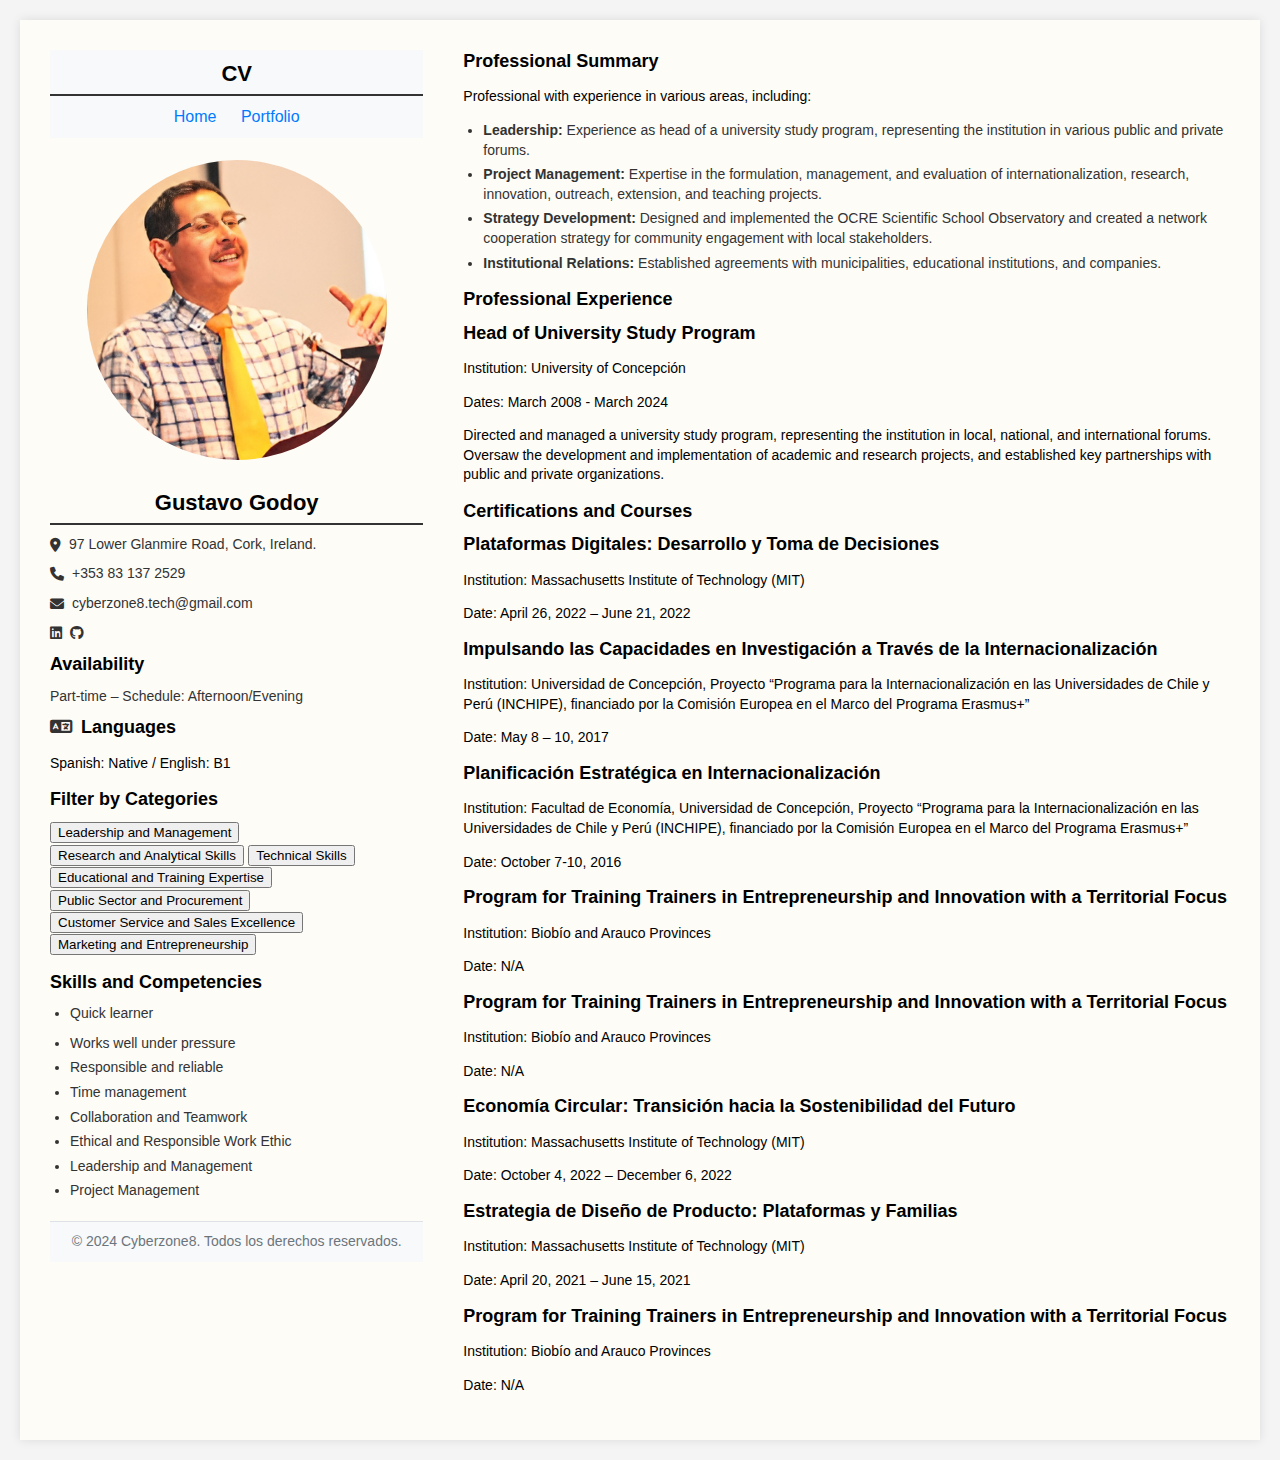
==== commit 67de2a30: "espaciado y competencias pendientes" ====
--- a/index.html
+++ b/index.html
@@ -1,12 +1,12 @@
 <!DOCTYPE html>
 <html lang="en">
-    <head>
-        <meta charset="UTF-8">
-        <meta name="viewport" content="width=device-width, initial-scale=1.0">
-        <title>European CV</title>
-        <link rel="stylesheet" href="https://cdnjs.cloudflare.com/ajax/libs/font-awesome/6.0.0-beta3/css/all.min.css">
-        <link rel="stylesheet" href="assets/css/style.css">
-    </head>
+<head>
+    <meta charset="UTF-8">
+    <meta name="viewport" content="width=device-width, initial-scale=1.0">
+    <title>European CV</title>
+    <link rel="stylesheet" href="https://cdnjs.cloudflare.com/ajax/libs/font-awesome/6.0.0-beta3/css/all.min.css">
+    <link rel="stylesheet" href="assets/css/style.css">
+</head>
 <body>
     
     <div class="container">
@@ -23,12 +23,8 @@
                     </ol>
                 </nav>
             </header>
-
-            
-    <br>
-
+            <br>
             <center><img src="./assets/img/conference.jpeg" alt="Conference" class="imagen_circular"></center>
-            <br>
             <br>
             <!-- Personal Information and Availability -->
             <div class="section">
@@ -37,7 +33,12 @@
                     <p><i class="fas fa-map-marker-alt"></i>97 Lower Glanmire Road, Cork, Ireland.</p>
                     <p><i class="fas fa-phone"></i>+353 83 137 2529</p>
                     <p><i class="fas fa-envelope"></i>cyberzone8.tech@gmail.com</p>
-                    <p><a href="https://www.linkedin.com/in/gustavo-godoy-9b505029/" target="_blank" class="icon-link"><i class="fab fa-linkedin"></i></a></p>
+                    <p>
+                        <a href="https://www.linkedin.com/in/gustavo-godoy-9b505029/" target="_blank" class="icon-link">
+                            <i class="fab fa-linkedin"></i></a>
+                        <a href="https://github.com/cyberzone8" target="_blank" class="icon-link">
+                            <i class="fab fa-github"></i></a>
+                    </p>
                     <h3>Availability</h3>
                     <p>Part-time – Schedule: Afternoon/Evening</p>
                 </div>
@@ -45,8 +46,7 @@
                 <!-- Language -->
                 <div class="section">
                     <h3><i class="fas fa-language"></i>Languages</h3>
-                    <p>Spanish: Native</p>
-                    <p>English: A2</p>
+                    <p>Spanish: Native / English: B1</p>
                 </div>
 
                 <!-- Category Selector -->
@@ -66,20 +66,17 @@
                     <h3>Skills and Competencies</h3>
                     <div>
                         <ul>
+                            <li>Quick learner</li>
+                        </ul>
+                    </div>
+                    <div class="certification-item category-A">
+                        <!-- <div class="category">Category A: Leadership and Management</div> -->
+                        <ul>
                             <li>Works well under pressure</li>
                             <li>Responsible and reliable</li>
                             <li>Time management</li>
-                            <li>Quick learner</li>
-                            <li>Easily approachable</li>
-                            <li>Focus on results</li>
-                            <li>Communication and Presentation</li>
                             <li>Collaboration and Teamwork</li>
                             <li>Ethical and Responsible Work Ethic</li>
-                        </ul>
-                    </div>
-                    <div class="certification-item category-A">
-                        <!-- <div class="category">Category A: Leadership and Management</div> -->
-                        <ul>
                             <li>Leadership and Management</li>
                             <li>Project Management</li>
                         </ul>
@@ -114,7 +111,10 @@
                     </div>
                     <div class="certification-item category-F hidden">
                         <!-- <div class="category">Category F: Customer Service and Sales Excellence</div> -->
-                        <ul>
+                        <ul>                                            
+                            <li>Easily approachable</li>
+                            <li>Focus on results</li>
+                            <li>Communication and Presentation</li>
                             <li>Public Tender and Procurement</li>
                         </ul>
                     </div>
@@ -126,10 +126,11 @@
                     </div>
                 </div>
             </div>
+
             <!-- Footer -->
-<footer>
-    <p>&copy; 2024 Cyberzone8. Todos los derechos reservados.</p>
-</footer>
+            <footer>
+                <p>&copy; 2024 Cyberzone8. Todos los derechos reservados.</p>
+            </footer>
 
         </div>
         
--- a/assets/css/style.css
+++ b/assets/css/style.css
@@ -5,6 +5,7 @@
     display: flex;
     justify-content: center;
     background-color: #f4f4f4;
+    line-height: 1.4; /* Espaciado más compacto */
 }
 
 .container {
@@ -19,19 +20,24 @@
 }
 
 .section {
-    margin-bottom: 20px;
+    margin-bottom: 15px; /* Reduce el espacio entre secciones */
 }
 
 h1, h2, h3 {
-    margin: 0 0 10px;
+    margin: 0 0 10px; /* Reduce el espacio debajo de los títulos */
+    line-height: 1.3; /* Espaciado entre líneas más compacto */
 }
 
 h1 {
-    font-size: 24px; /* Tamaño de letra moderado */
+    font-size: 22px; /* Tamaño moderado para el título */
     border-bottom: 2px solid #333;
     padding-bottom: 5px;
-    color: #000000; /* Color negro para el título */
+    color: #000000;
     text-align: center;
+}
+
+h2, h3 {
+    font-size: 18px; /* Tamaño moderado para los subtítulos */
 }
 
 .column {
@@ -39,20 +45,16 @@
 }
 
 .experience-item, .education-item, .certification-item {
-    margin-bottom: 10px;
-}
-
-.experience-item h3, .education-item h3, .certification-item h3 {
-    margin: 0;
-}
-
-.category {
-    font-weight: bold;
-    margin-bottom: 5px;
+    margin-bottom: 8px; /* Espaciado compacto entre ítems */
 }
 
 .description {
-    margin: 5px 0 0;
+    margin: 4px 0; /* Espacio reducido entre descripciones */
+    line-height: 1.4; /* Compactar el texto de las descripciones */
+}
+
+p, .description {
+    font-size: 14px; /* Tamaño compacto pero legible para los párrafos */
 }
 
 .availability, .contact-info {
@@ -62,7 +64,7 @@
 
 .icon-link i {
     margin-right: 8px;
-    color: #333; /* Color para los íconos */
+    color: #333;
 }
 
 .contact-info p {
@@ -74,12 +76,12 @@
 
 .contact-info i {
     margin-right: 8px;
-    color: #333; /* Color para todos los íconos */
+    color: #333;
 }
 
 .section h3 i {
     margin-right: 8px;
-    color: #333; /* Color para el ícono del idioma */
+    color: #333;
 }
 
 .hidden {
@@ -99,13 +101,13 @@
 
 header {
     text-align: center;
-    background-color: #f8f9fa; /* Color de fondo claro para el header */
+    background-color: #f8f9fa;
     padding: 10px 0;
 }
 
 header h1 {
-    color: #000000; /* Color negro para el título */
-    font-size: 24px; /* Tamaño de letra moderado */
+    color: #000000;
+    font-size: 22px;
     margin: 0;
 }
 
@@ -125,30 +127,29 @@
 }
 
 nav ol li a {
-    color: #007bff; /* Color del enlace */
+    color: #007bff;
     text-decoration: none;
-    font-size: 16px; /* Tamaño de letra moderado para los enlaces */
+    font-size: 16px;
 }
 
 nav ol li a:hover {
-    text-decoration: underline; /* Subrayar el enlace al pasar el ratón */
+    text-decoration: underline;
 }
 
 footer {
     text-align: center;
-    background-color: #f8f9fa; /* Color de fondo similar al del header para mantener la consistencia */
+    background-color: #f8f9fa;
     padding: 10px 0;
-    margin-top: 20px; /* Espacio arriba del footer para separarlo del contenido */
-    border-top: 1px solid #dee2e6; /* Línea sutil arriba del footer */
+    margin-top: 20px;
+    border-top: 1px solid #dee2e6;
 }
 
 footer p {
-    color: #6c757d; /* Color gris claro para el texto */
-    font-size: 14px; /* Tamaño de fuente moderado */
+    color: #6c757d;
+    font-size: 14px;
     margin: 0;
 }
 
-/* Estilo para los botones de filtro */
 .filter-buttons {
     display: flex;
     flex-wrap: wrap;
@@ -157,44 +158,34 @@
 }
 
 .filter-buttons button {
-    background-color: #007bff; /* Color de fondo del botón */
+    background-color: #007bff;
     border: none;
-    color: white; /* Color del texto del botón */
-    padding: 10px 20px;
+    color: white;
+    padding: 8px 16px; /* Reduce el padding de los botones */
     text-align: center;
-    text-decoration: none;
     display: inline-block;
-    font-size: 16px;
+    font-size: 14px; /* Tamaño más compacto para el texto de los botones */
     margin: 4px 2px;
     cursor: pointer;
     border-radius: 5px;
     transition: background-color 0.3s ease;
+    line-height: 1.3;
 }
 
 .filter-buttons button:hover {
-    background-color: #0056b3; /* Color de fondo del botón al pasar el ratón */
+    background-color: #0056b3;
 }
 
-/* Estilo para las categorías */
-.categories {
-    margin-bottom: 20px;
+/* Estilos para listas */
+ul {
+    margin: 0 0 10px 20px; /* Ajusta el margen y la sangría */
+    padding: 0;
+    line-height: 1.4; /* Aplica el mismo espaciado entre líneas */
+    font-size: 14px; /* Tamaño de letra consistente */
+    list-style-type: disc; /* Mantiene el punto de la lista */
+    color: #333; /* Color de texto consistente */
 }
 
-.categories label {
-    font-weight: bold;
-    display: block;
-    margin-bottom: 10px;
-}
-
-.categories .category-item {
-    margin-bottom: 5px;
-    padding: 5px;
-    border: 1px solid #ddd;
-    border-radius: 5px;
-    background-color: #fff;
-    transition: background-color 0.3s ease;
-}
-
-.categories .category-item:hover {
-    background-color: #f0f0f0; /* Color de fondo de las categorías al pasar el ratón */
-}
+ul li {
+    margin-bottom: 5px; /* Espacio entre los elementos de la lista */
+}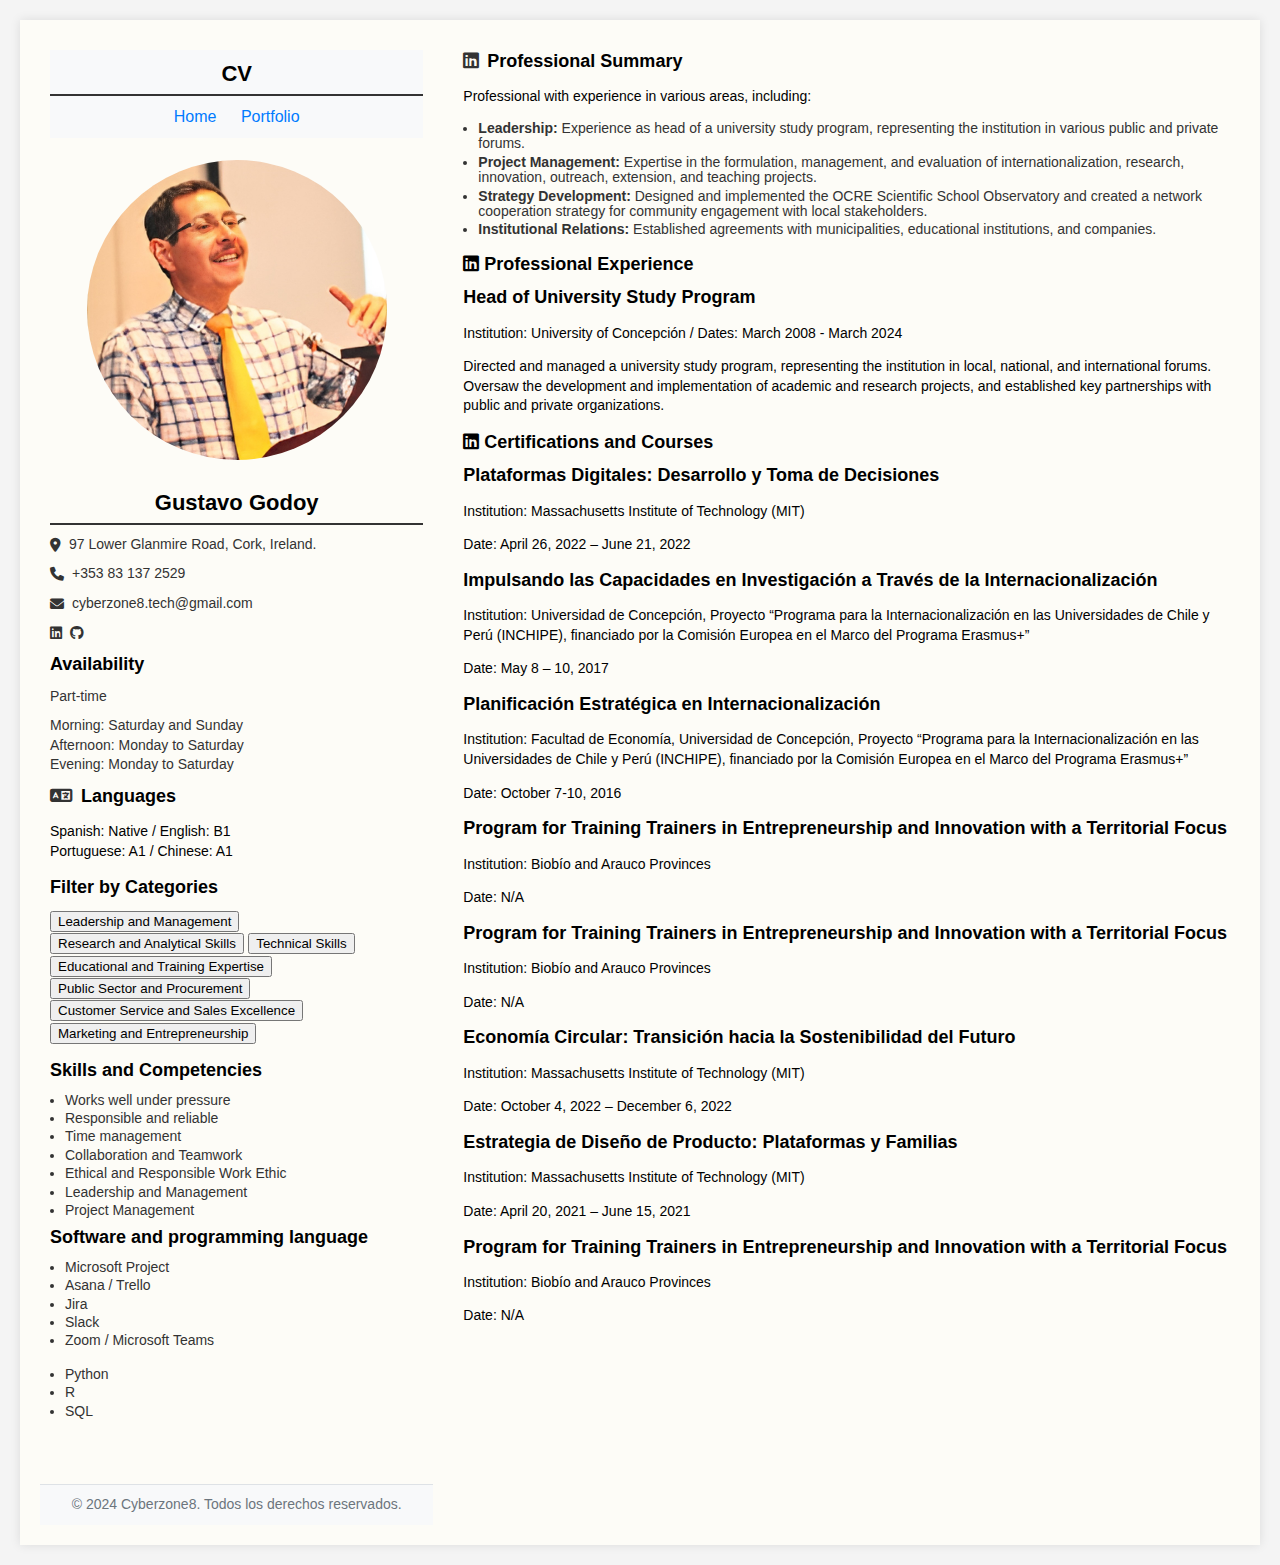
==== commit 53768446: "update espacios and skills" ====
--- a/index.html
+++ b/index.html
@@ -40,13 +40,17 @@
                             <i class="fab fa-github"></i></a>
                     </p>
                     <h3>Availability</h3>
-                    <p>Part-time – Schedule: Afternoon/Evening</p>
+                    <p>Part-time</p> 
+                    <p>Morning: Saturday and Sunday <br>
+                    Afternoon: Monday to Saturday <br>
+                    Evening: Monday to Saturday</p>
                 </div>
                 
                 <!-- Language -->
                 <div class="section">
                     <h3><i class="fas fa-language"></i>Languages</h3>
-                    <p>Spanish: Native / English: B1</p>
+                    <p>Spanish: Native / English: B1 <br>
+                    Portuguese: A1 / Chinese: A1</p>
                 </div>
 
                 <!-- Category Selector -->
@@ -64,11 +68,7 @@
                 <!-- Skills and Competencies -->
                 <div class="section">
                     <h3>Skills and Competencies</h3>
-                    <div>
-                        <ul>
-                            <li>Quick learner</li>
-                        </ul>
-                    </div>
+                    
                     <div class="certification-item category-A">
                         <!-- <div class="category">Category A: Leadership and Management</div> -->
                         <ul>
@@ -124,21 +124,102 @@
                             <li>Public Tender and Procurement</li>
                         </ul>
                     </div>
+                    <h3>Software and programming language</h3>
+                    <div class="certification-item category-A">
+                        <!-- <div class="category">Category A: Leadership and Management</div> -->
+                        <ul>
+                            <li>Microsoft Project</li>
+                            <li>Asana / Trello</li>
+                            <li>Jira</li>
+                            <li>Slack</li>
+                            <li>Zoom / Microsoft Teams</li>
+                            <br>
+                            <li>Python</li>
+                            <li>R </li>
+                            <li>SQL</li>
+                        </ul>
+                    </div>
+                    <div class="certification-item category-B hidden">
+                        <!-- <div class="category">Category B: Research and Analytical Skills</div> -->
+                        <ul>
+                            <li>Excel</li>
+                            <li>Matlab</li>
+                            <li>SPSS / SAS</li>
+                            <li>Tableau / Power BI</li>
+                            <li>Vensim</li>
+                            <br>
+                            <li>Python</li>
+                            <li>R </li>
+                            <li>SQL</li>
+                        </ul>
+                    </div>
+                    <div class="certification-item category-C hidden">
+                        <!-- <div class="category">Category C: Technical Skills</div> -->
+                        <ul>
+                            <li>ArcGIS / QGIS</li>
+                            <li>Erdas Imagine / ENVI</li>
+                            <li>MATLAB / Octave</li>
+                            <li>RStudio</li>
+                            <br>
+                            <li>JavaScript</li>
+                            <li>Python</li>
+                            <li>R </li>
+                            <li>SQL</li>
+                        </ul>
+                    </div>
+                    <div class="certification-item category-D hidden">
+                        <!-- <div class="category">Category D: Educational and Training Expertise</div> -->
+                        <ul>
+                            <li>Moodle</li>
+                            <li>Microsoft Teams</li>
+                            <li>Camtasia / OBS Studio</li>
+                            <li>Kahoot / Quizlet</li>
+                            <br>
+                            <li>HTML/CSS</li>
+                            <li>JavaScript</li>
+                            <li>Python</li>
+                        </ul>
+                    </div>
+                    <div class="certification-item category-E hidden">
+                        <!-- <div class="category">Category E: Public Sector and Procurement</div> -->
+                        <ul>
+                            <li>Excel</li>
+                            <br>
+                            <li>Python / R</li>
+                            <li>SQL</li>
+                        </ul>
+                    </div>
+                    <div class="certification-item category-F hidden">
+                        <!-- <div class="category">Category F: Customer Service and Sales Excellence</div> -->
+                        <ul>                                            
+                            <li>Excel</li>
+                            <br>
+                            <li>Python / R</li>
+                            <li>SQL</li>
+                        </ul>
+                    </div>
+                    <div class="certification-item category-G hidden">
+                        <!-- <div class="category">Category G: Marketing and Entrepreneurship</div> -->
+                        <ul>
+                            <li>Mailchimp / HubSpot</li>
+                            <li>Canva</li>
+                            <br>
+                            <li>JavaScript / HTML/CSS</li>
+                            <li>Python</li>
+                            <li>SQL</li>
+                        </ul>
+                    </div>
                 </div>
             </div>
-
-            <!-- Footer -->
-            <footer>
-                <p>&copy; 2024 Cyberzone8. Todos los derechos reservados.</p>
-            </footer>
-
         </div>
         
         <!-- Column 2 -->
         <div class="column">
             <!-- Professional Summary -->
             <div class="section">
-                <h2>Professional Summary</h2>
+                <h2> 
+                    <a href="https://www.linkedin.com/in/gustavo-godoy-9b505029/" target="_blank" class="icon-link">
+                        <i class="fab fa-linkedin"></i></a>Professional Summary </h2>
                 <p>Professional with experience in various areas, including:</p>
                 
                 <!-- Category A: Leadership and Management -->
@@ -193,21 +274,22 @@
 
             <!-- Professional Experience -->
             <div class="section">
-                <h2>Professional Experience</h2>
+                <h2>
+                    <a href="https://www.linkedin.com/in/gustavo-godoy-9b505029/" target="_blank" class="icon-link"></a>
+                        <i class="fab fa-linkedin"></i></a>
+                Professional Experience</h2>
                 
                 <!-- Category A: Leadership and Management -->
                 <div class="experience-item category-A">
                     <h3>Head of University Study Program</h3>
-                    <p>Institution: University of Concepción</p>
-                    <p>Dates: March 2008 - March 2024</p>
+                    <p>Institution: University of Concepción / Dates: March 2008 - March 2024</p>
                     <p class="description">Directed and managed a university study program, representing the institution in local, national, and international forums. Oversaw the development and implementation of academic and research projects, and established key partnerships with public and private organizations.</p>
                 </div>
 
                 <!-- Category B: Research and Analytical Skills -->
                 <div class="experience-item category-B hidden">
                     <h3>Scientific Researcher</h3>
-                    <p>Institution: University of Concepción</p>
-                    <p>Dates: March 2008 - March 2024</p>
+                    <p>Institution: University of Concepción / Dates: March 2008 - March 2024</p>
                     <p class="description">Conducted research in complex systems, dynamic systems, and urban sustainability. Published articles and book chapters, and presented at international conferences. Evaluated master’s theses and contributed to scientific committees and journals.</p>
                 </div>
 
@@ -246,15 +328,17 @@
                 <!-- Category G:  -->
                 <div class="experience-item category-E hidden">
                     <h3>Technical Consultant for Public Sector Projects</h3>
-                    <p>Institution: Municipality of Talcahuano</p>
-                    <p>Dates: May 2010</p>
+                    <p>Institution: Municipality of Talcahuano / Dates: May 2010</p>
                     <p class="description">Provided technical assistance in the measurement and evaluation of stormwater drainage collectors in the coastal sector of Talcahuano after the 27F earthquake. Contributed to public market tenders, focusing on geomatics and geospatial projects.</p>
                 </div>
             </div>
 
             <!-- Certifications and Courses -->
             <div class="section">
-                <h2>Certifications and Courses</h2>
+                <h2>
+                    <a href="https://www.linkedin.com/in/gustavo-godoy-9b505029/" target="_blank" class="icon-link"></a>
+                        <i class="fab fa-linkedin"></i></a>
+                Certifications and Courses</h2>
                 
                 <!-- Category A: Leadership and Management -->
                 <div class="certification-item category-A">
@@ -431,6 +515,11 @@
             </div>
 
         </div>
+            <!-- Footer -->
+    <footer>
+        <p>&copy; 2024 Cyberzone8. Todos los derechos reservados.</p>
+    </footer>
+
     </div>
 
     <script>
--- a/assets/css/style.css
+++ b/assets/css/style.css
@@ -178,14 +178,15 @@
 
 /* Estilos para listas */
 ul {
-    margin: 0 0 10px 20px; /* Ajusta el margen y la sangría */
-    padding: 0;
-    line-height: 1.4; /* Aplica el mismo espaciado entre líneas */
+    margin: 0 0 3px 15px; /* Reducir el margen inferior y la sangría izquierda */
+    padding: 0; /* Elimina el padding del contenedor de la lista */
+    line-height: 1.1; /* Reduce el espaciado entre líneas */
     font-size: 14px; /* Tamaño de letra consistente */
     list-style-type: disc; /* Mantiene el punto de la lista */
     color: #333; /* Color de texto consistente */
 }
 
 ul li {
-    margin-bottom: 5px; /* Espacio entre los elementos de la lista */
-}+    margin-bottom: 3px; /* Reduce el espacio entre los elementos de la lista */
+    padding-left: 0; /* Elimina cualquier padding interno adicional */
+}
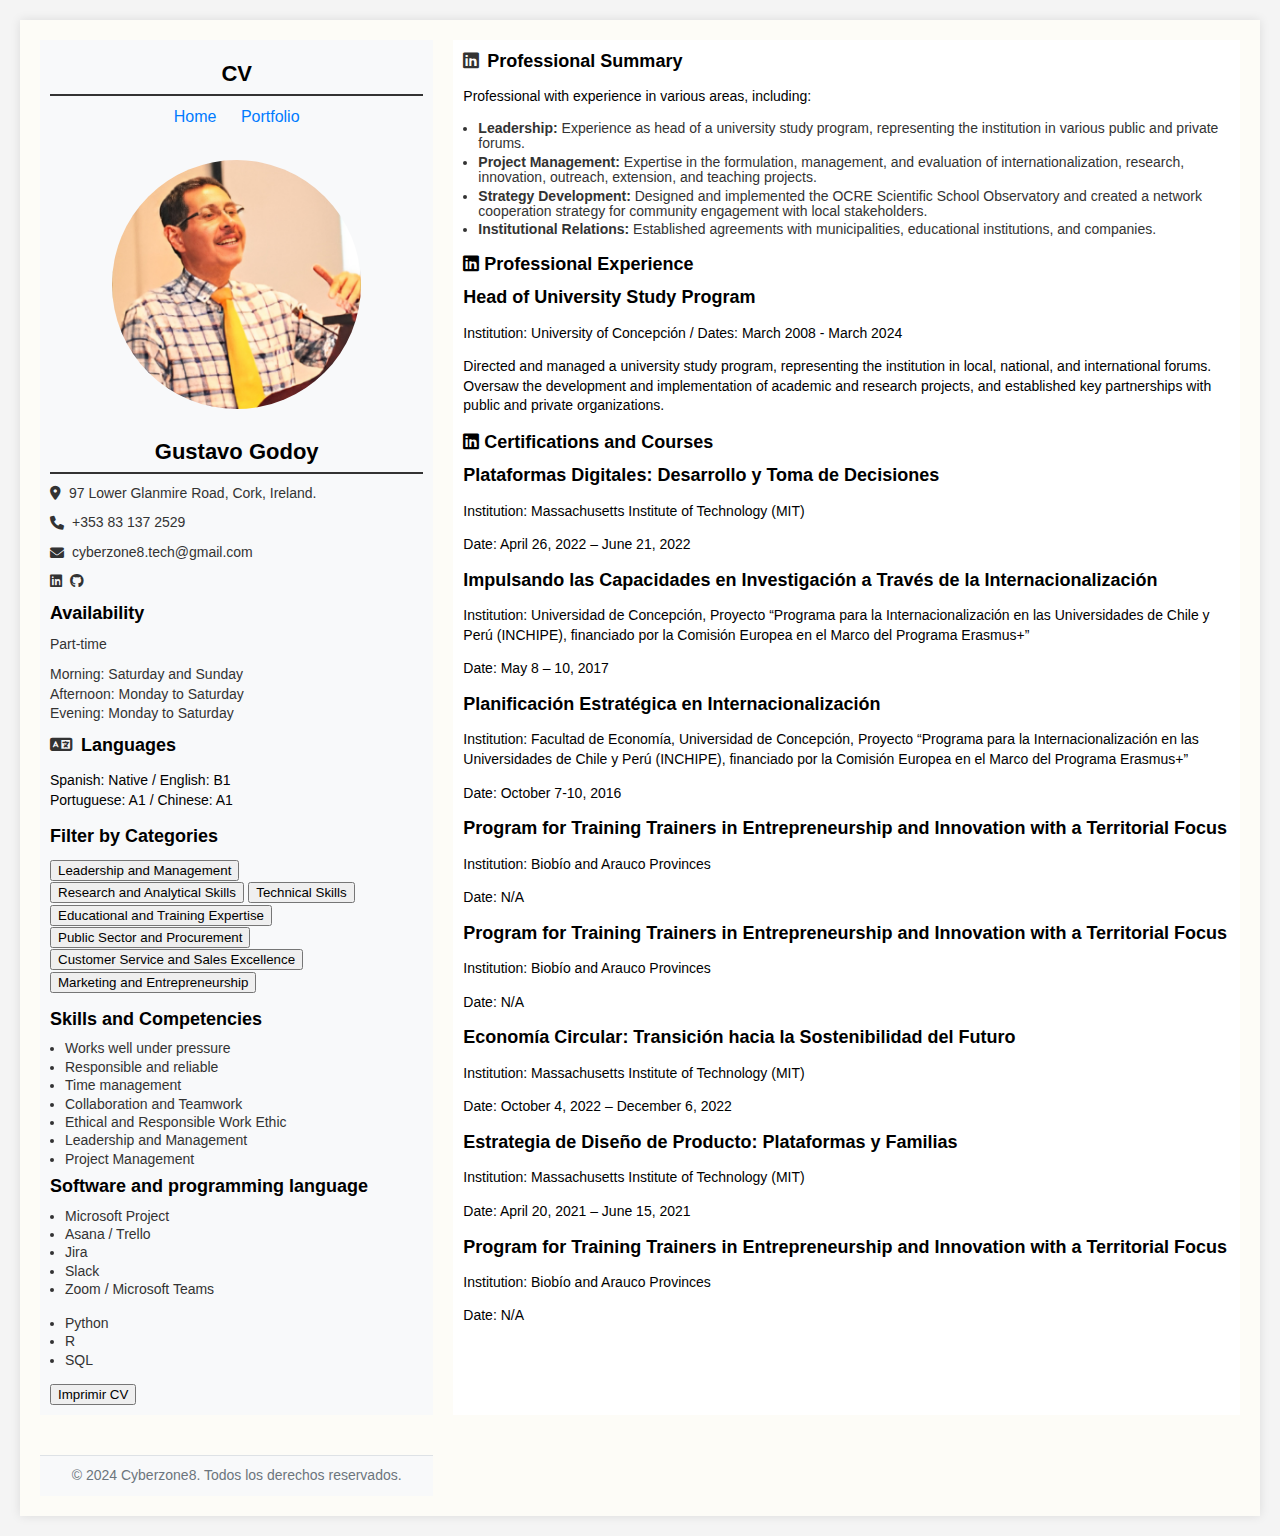
==== commit e84178e2: "update size letter" ====
--- a/index.html
+++ b/index.html
@@ -12,7 +12,7 @@
     <div class="container">
 
         <!-- Column 1 -->
-        <div class="column">
+        <div div class="column column-1">
 
             <header>
                 <h1>CV</h1>
@@ -211,10 +211,12 @@
                     </div>
                 </div>
             </div>
+            <button id="print-btn" onclick="printCV()">Imprimir CV</button>
+
         </div>
         
         <!-- Column 2 -->
-        <div class="column">
+        <div class="column column-2">
             <!-- Professional Summary -->
             <div class="section">
                 <h2> 
@@ -513,14 +515,20 @@
 
                 </div>
             </div>
-
         </div>
+        
             <!-- Footer -->
     <footer>
         <p>&copy; 2024 Cyberzone8. Todos los derechos reservados.</p>
     </footer>
 
     </div>
+    
+    <script>
+        function printCV() {
+            window.print();
+        }
+    </script>
 
     <script>
         function filterCategory(category) {
--- a/assets/css/style.css
+++ b/assets/css/style.css
@@ -5,7 +5,7 @@
     display: flex;
     justify-content: center;
     background-color: #f4f4f4;
-    line-height: 1.4; /* Espaciado más compacto */
+    line-height: 1.4;
 }
 
 .container {
@@ -15,21 +15,21 @@
     box-shadow: 0 0 10px rgba(0, 0, 0, 0.1);
     padding: 20px;
     display: grid;
-    grid-template-columns: 1fr 2fr;
+    grid-template-columns: 1fr 2fr; /* Primera columna 1/3 y segunda 2/3 */
     gap: 20px;
 }
 
 .section {
-    margin-bottom: 15px; /* Reduce el espacio entre secciones */
+    margin-bottom: 15px;
 }
 
 h1, h2, h3 {
-    margin: 0 0 10px; /* Reduce el espacio debajo de los títulos */
-    line-height: 1.3; /* Espaciado entre líneas más compacto */
+    margin: 0 0 10px;
+    line-height: 1.3;
 }
 
 h1 {
-    font-size: 22px; /* Tamaño moderado para el título */
+    font-size: 22px;
     border-bottom: 2px solid #333;
     padding-bottom: 5px;
     color: #000000;
@@ -37,24 +37,34 @@
 }
 
 h2, h3 {
-    font-size: 18px; /* Tamaño moderado para los subtítulos */
+    font-size: 18px;
 }
 
 .column {
     padding: 10px;
 }
 
+.column-1 {
+    background-color: #f8f9fa;
+    padding: 10px;
+}
+
+.column-2 {
+    background-color: #ffffff;
+    padding: 10px;
+}
+
 .experience-item, .education-item, .certification-item {
-    margin-bottom: 8px; /* Espaciado compacto entre ítems */
+    margin-bottom: 8px;
 }
 
 .description {
-    margin: 4px 0; /* Espacio reducido entre descripciones */
-    line-height: 1.4; /* Compactar el texto de las descripciones */
+    margin: 4px 0;
+    line-height: 1.4;
 }
 
 p, .description {
-    font-size: 14px; /* Tamaño compacto pero legible para los párrafos */
+    font-size: 14px;
 }
 
 .availability, .contact-info {
@@ -93,8 +103,8 @@
 }
 
 .imagen_circular {
-    width: 300px;
-    height: 300px;
+    width: 66.66%;
+    height: auto;
     border-radius: 50%;
     object-fit: cover;
 }
@@ -161,10 +171,10 @@
     background-color: #007bff;
     border: none;
     color: white;
-    padding: 8px 16px; /* Reduce el padding de los botones */
+    padding: 8px 16px;
     text-align: center;
     display: inline-block;
-    font-size: 14px; /* Tamaño más compacto para el texto de los botones */
+    font-size: 14px;
     margin: 4px 2px;
     cursor: pointer;
     border-radius: 5px;
@@ -176,17 +186,55 @@
     background-color: #0056b3;
 }
 
-/* Estilos para listas */
 ul {
-    margin: 0 0 3px 15px; /* Reducir el margen inferior y la sangría izquierda */
-    padding: 0; /* Elimina el padding del contenedor de la lista */
-    line-height: 1.1; /* Reduce el espaciado entre líneas */
-    font-size: 14px; /* Tamaño de letra consistente */
-    list-style-type: disc; /* Mantiene el punto de la lista */
-    color: #333; /* Color de texto consistente */
+    margin: 0 0 3px 15px;
+    padding: 0;
+    line-height: 1.1;
+    font-size: 14px;
+    list-style-type: disc;
+    color: #333;
 }
 
 ul li {
-    margin-bottom: 3px; /* Reduce el espacio entre los elementos de la lista */
-    padding-left: 0; /* Elimina cualquier padding interno adicional */
-}
+    margin-bottom: 3px;
+    padding-left: 0;
+}
+
+/* Ajustes para impresión */
+@media print {
+    body {
+        margin: 0;
+        padding: 0;
+        font-size: 10px; /* Reducir aún más el tamaño de fuente para caber en una página */
+        background-color: #ffffff;
+        transform: scale(0.9); /* Escala el contenido para que quepa en una sola página */
+        transform-origin: top left; /* Fija el punto de origen de la escala */
+    }
+
+    .container {
+        max-width: 100%;
+        padding: 10px;
+        display: grid;
+        grid-template-columns: 1fr 2fr; /* Mantén las columnas para la impresión */
+        gap: 10px;
+        box-shadow: none; /* Elimina el sombreado para la impresión */
+    }
+
+    .column {
+        padding: 0;
+    }
+
+    .imagen_circular {
+        width: 80px; /* Ajustar el tamaño de la imagen para la impresión */
+        height: 80px;
+    }
+
+    header, footer, .filter-buttons, nav {
+        display: none; /* Oculta elementos no esenciales para la impresión */
+    }
+
+    @page {
+        size: letter;
+        margin: 10mm; /* Reducir márgenes para ajustarse mejor a la página */
+    }
+}
